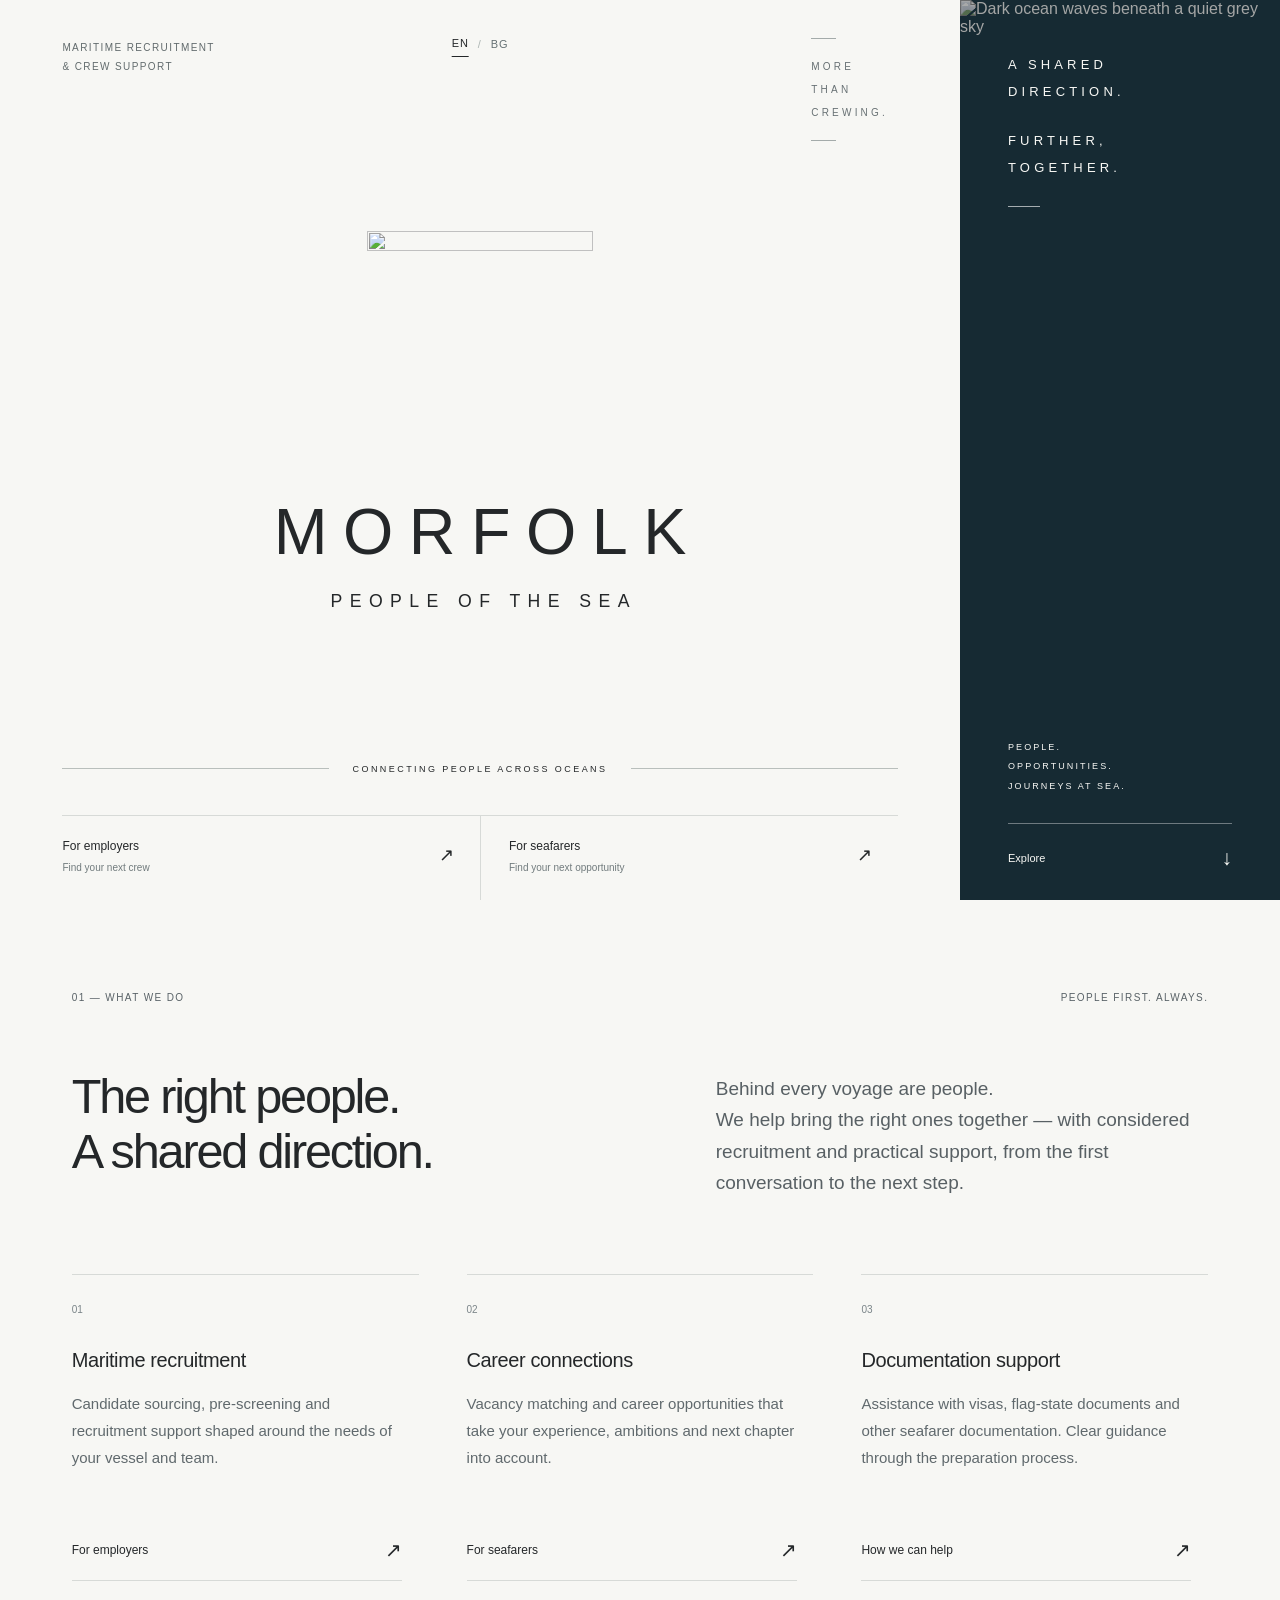
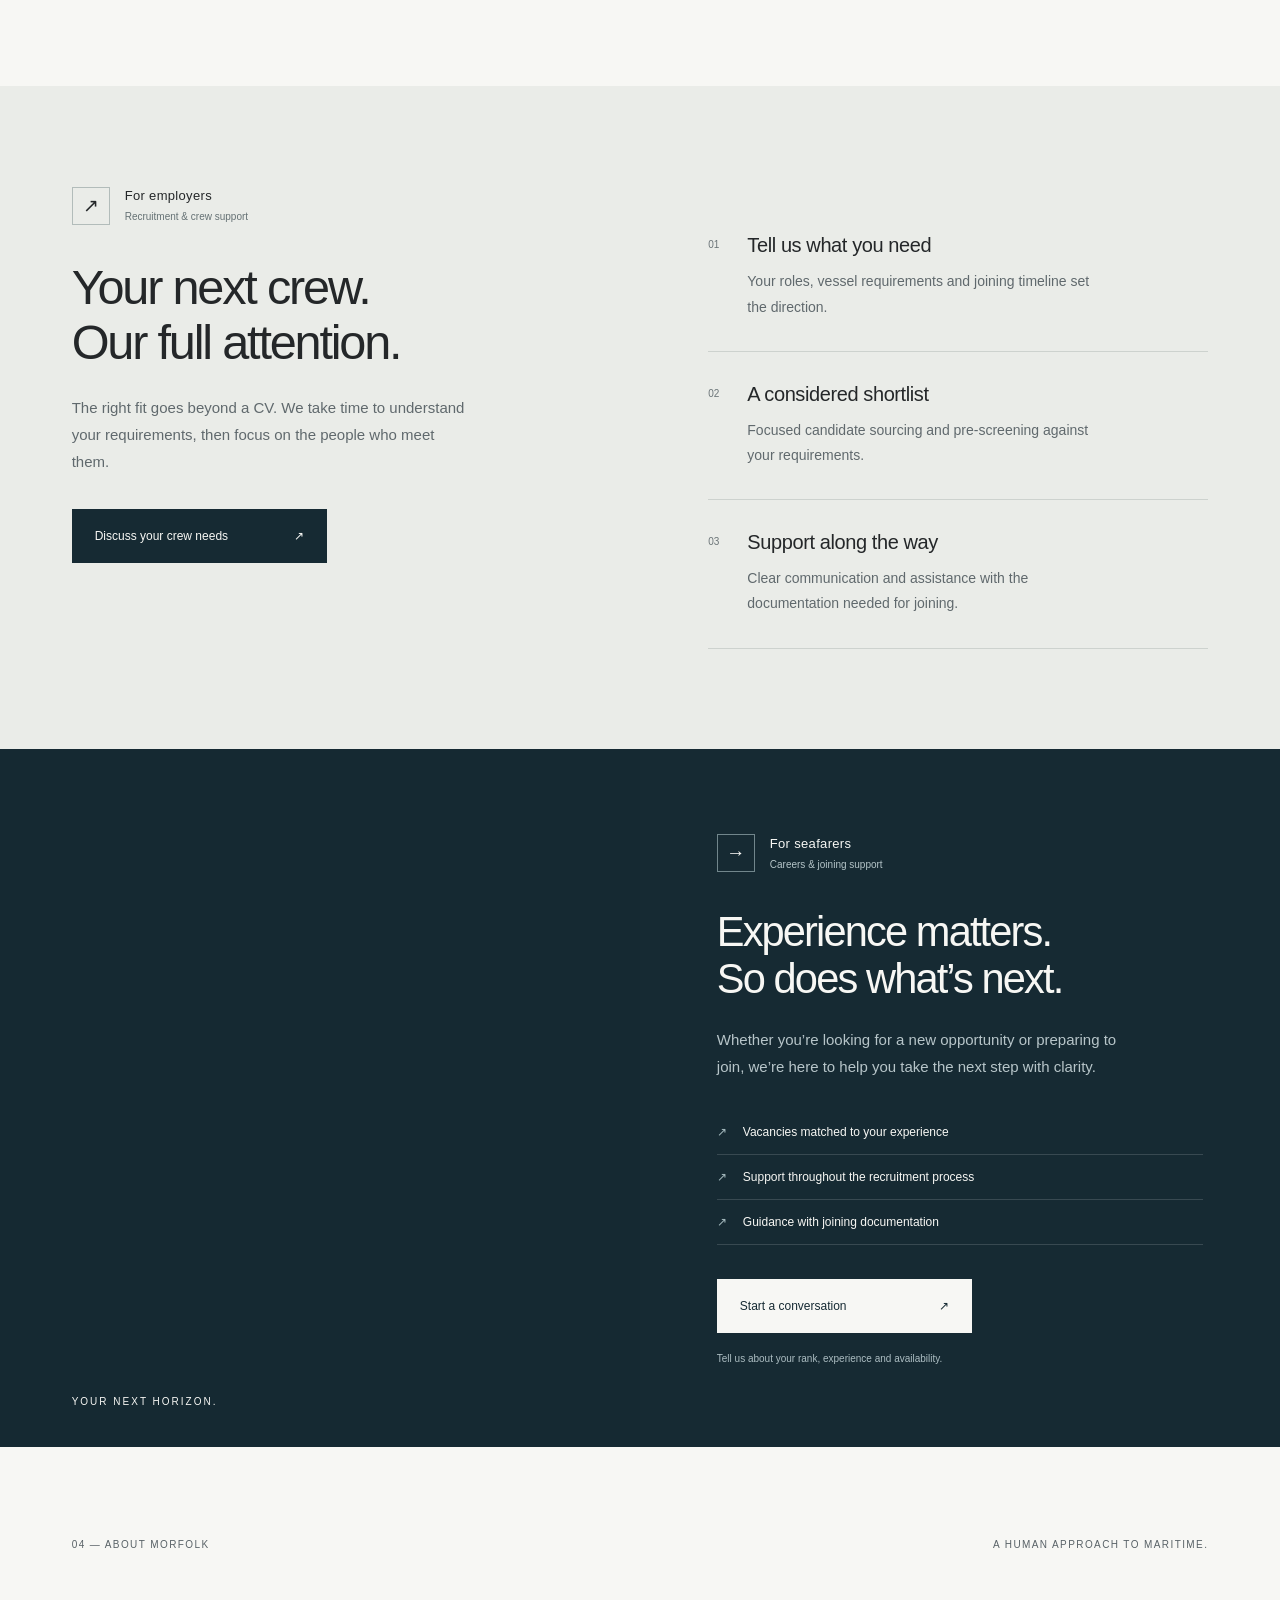
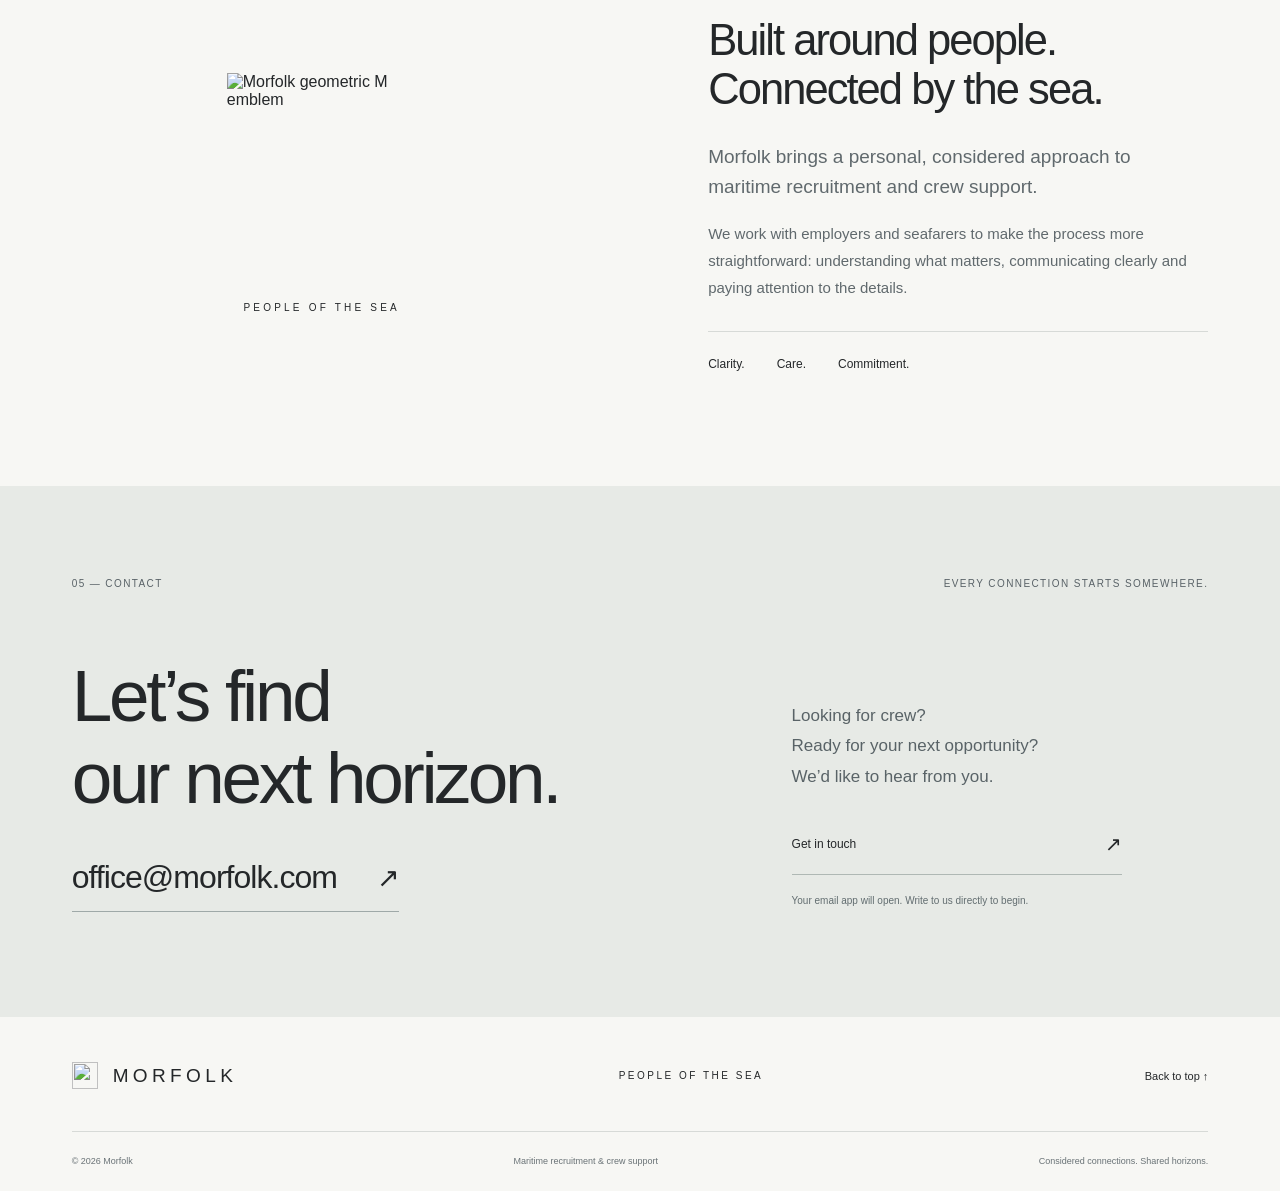
==== index.html @ e6458d03 "Publish bilingual Morfolk website" ====
<!doctype html>
<html lang="en">
<head>
<meta charset="utf-8"><meta name="viewport" content="width=device-width, initial-scale=1">
<title>MORFOLK — Maritime Recruitment & Crew Support</title>
<meta name="description" content="People of the sea. Morfolk connects maritime employers and seafarers through recruitment, career opportunities and practical documentation support.">
<link rel="alternate" hreflang="en" href="index.html"><link rel="alternate" hreflang="bg" href="bg.html">
<meta name="theme-color" content="#162A33">
<meta property="og:type" content="website"><meta property="og:title" content="MORFOLK — People of the sea"><meta property="og:description" content="Maritime recruitment & crew support. The right people. A shared direction."><meta property="og:image" content="assets/social-card.png"><meta name="twitter:card" content="summary_large_image">
<link rel="icon" type="image/svg+xml" href="assets/mark.svg"><link rel="stylesheet" href="styles.css"><link rel="preload" as="image" href="assets/ocean.jpg"><script src="script.js" defer></script>
</head>
<body>
<a class="skip" href="#main">Skip to content</a>
<header class="header"><a class="brand" href="#home" aria-label="Morfolk home"><img src="assets/mark.svg" width="30" height="31" alt=""><span>MORFOLK</span></a><button class="menu-toggle" aria-expanded="false" aria-controls="navigation">Menu <span>＋</span></button><nav id="navigation" aria-label="Main navigation"><a href="#approach">Our approach</a><a href="#employers">For employers</a><a href="#seafarers">For seafarers</a><a class="nav-contact" href="#contact">Let’s talk <span>↗</span></a><div class="language-switch" aria-label="Language"><a href="index.html" lang="en" hreflang="en" aria-current="page">EN</a><span aria-hidden="true">/</span><a href="bg.html" lang="bg" hreflang="bg">BG</a></div></nav></header>
<main id="main">
<section class="brand-cover" id="home" aria-labelledby="hero-title">
<div class="cover-paper">
<div class="language-switch" aria-label="Language"><a href="index.html" lang="en" hreflang="en" aria-current="page">EN</a><span aria-hidden="true">/</span><a href="bg.html" lang="bg" hreflang="bg">BG</a></div>
<div class="cover-caption">Maritime recruitment<br>& crew support</div>
<div class="cover-note">More<br>than<br>crewing.</div>
<div class="cover-identity"><img class="cover-mark" src="assets/mark.svg" width="426" height="434" alt=""><h1 id="hero-title">MORFOLK</h1><p class="cover-tagline">PEOPLE OF THE SEA</p></div>
<div class="cover-baseline"><span></span><p>Connecting people across oceans</p><span></span></div>
<div class="cover-paths"><a href="#employers"><span>For employers</span><small>Find your next crew</small><b aria-hidden="true">↗</b></a><a href="#seafarers"><span>For seafarers</span><small>Find your next opportunity</small><b aria-hidden="true">↗</b></a></div>
</div>
<div class="cover-ocean"><img src="assets/ocean.jpg" alt="Dark ocean waves beneath a quiet grey sky" fetchpriority="high"><div class="ocean-title">A shared<br>direction.<br><span>Further,<br>together.</span></div><div class="ocean-bottom"><p>People.<br>Opportunities.<br>Journeys at sea.</p><a href="#approach" aria-label="Discover Morfolk">Explore <span aria-hidden="true">↓</span></a></div></div>
</section>
<section class="section approach" id="approach"><div class="section-label"><span>01 — What we do</span><span>People first. Always.</span></div><div class="intro-grid reveal"><h2>The right people.<br>A shared direction.</h2><p class="lead">Behind every voyage are people.<br>We help bring the right ones together — with considered recruitment and practical support, from the first conversation to the next step.</p></div><div class="services"><article class="reveal"><span class="number">01</span><h3>Maritime recruitment</h3><p>Candidate sourcing, pre-screening and recruitment support shaped around the needs of your vessel and team.</p><a class="text-link" href="#employers">For employers <span>↗</span></a></article><article class="reveal"><span class="number">02</span><h3>Career connections</h3><p>Vacancy matching and career opportunities that take your experience, ambitions and next chapter into account.</p><a class="text-link" href="#seafarers">For seafarers <span>↗</span></a></article><article class="reveal"><span class="number">03</span><h3>Documentation support</h3><p>Assistance with visas, flag-state documents and other seafarer documentation. Clear guidance through the preparation process.</p><a class="text-link" href="#contact">How we can help <span>↗</span></a></article></div></section>
<section class="section audience employers" id="employers"><div class="audience-heading reveal"><div class="audience-label"><span class="audience-symbol" aria-hidden="true">↗</span><div><span>For employers</span><small>Recruitment & crew support</small></div></div><h2>Your next crew.<br>Our full attention.</h2><p>The right fit goes beyond a CV. We take time to understand your requirements, then focus on the people who meet them.</p><a class="button dark" href="mailto:office@morfolk.com?subject=Crew%20requirements">Discuss your crew needs <span>↗</span></a></div><div class="process reveal"><div><span>01</span><section><h3>Tell us what you need</h3><p>Your roles, vessel requirements and joining timeline set the direction.</p></section></div><div><span>02</span><section><h3>A considered shortlist</h3><p>Focused candidate sourcing and pre-screening against your requirements.</p></section></div><div><span>03</span><section><h3>Support along the way</h3><p>Clear communication and assistance with the documentation needed for joining.</p></section></div></div></section>
<section class="seafarers" id="seafarers"><div class="sea-panel" aria-hidden="true"><img src="assets/ocean.jpg" alt="" loading="lazy"><span>YOUR NEXT HORIZON.</span></div><div class="seafarer-content reveal"><div class="audience-label"><span class="audience-symbol" aria-hidden="true">→</span><div><span>For seafarers</span><small>Careers & joining support</small></div></div><h2>Experience matters.<br>So does what’s next.</h2><p>Whether you’re looking for a new opportunity or preparing to join, we’re here to help you take the next step with clarity.</p><ul class="simple-list"><li>Vacancies matched to your experience</li><li>Support throughout the recruitment process</li><li>Guidance with joining documentation</li></ul><a class="button light" href="mailto:office@morfolk.com?subject=Seafarer%20career%20enquiry">Start a conversation <span>↗</span></a><small>Tell us about your rank, experience and availability.</small></div></section>
<section class="section about" id="about"><div class="section-label"><span>04 — About Morfolk</span><span>A human approach to maritime.</span></div><div class="about-grid"><div class="brand-art reveal"><img src="assets/mark.svg" width="245" height="250" alt="Morfolk geometric M emblem"><span>PEOPLE OF THE SEA</span></div><div class="reveal"><h2>Built around people.<br>Connected by the sea.</h2><p class="lead">Morfolk brings a personal, considered approach to maritime recruitment and crew support.</p><p>We work with employers and seafarers to make the process more straightforward: understanding what matters, communicating clearly and paying attention to the details.</p><div class="values"><span>Clarity.</span><span>Care.</span><span>Commitment.</span></div></div></div></section>
<section class="section contact" id="contact"><div class="section-label"><span>05 — Contact</span><span>Every connection starts somewhere.</span></div><div class="contact-grid reveal"><div><h2>Let’s find<br>our next horizon.</h2><a class="email" href="mailto:office@morfolk.com">office@morfolk.com <span>↗</span></a></div><div class="contact-note"><p>Looking for crew?<br>Ready for your next opportunity?<br>We’d like to hear from you.</p><a class="text-link" href="mailto:office@morfolk.com">Get in touch <span>↗</span></a><small>Your email app will open. Write to us directly to begin.</small></div></div></section>
</main><footer class="footer"><div class="footer-top"><a class="brand" href="#home"><img src="assets/mark.svg" width="26" height="27" alt=""><span>MORFOLK</span></a><span class="footer-tag">PEOPLE OF THE SEA</span><a href="#home">Back to top ↑</a></div><div class="footer-bottom"><span>© <span id="year">2026</span> Morfolk</span><span>Maritime recruitment & crew support</span><span>Considered connections. Shared horizons.</span></div></footer>
</body></html>
---- styles.css ----
:root{--paper:#F7F7F4;--ink:#242729;--ocean:#162A33;--steel:#7B8589;--line:#d7dad7;--gutter:clamp(24px,5.6vw,88px)}*{box-sizing:border-box}html{scroll-behavior:smooth;scroll-padding-top:88px}body{margin:0;background:var(--paper);color:var(--ink);font-family:Arial,Helvetica,sans-serif;-webkit-font-smoothing:antialiased}a{color:inherit;text-decoration:none}button{font:inherit}img{display:block;max-width:100%}h1,h2,h3,p{margin:0}a,button{-webkit-tap-highlight-color:transparent}a:focus-visible,button:focus-visible{outline:2px solid #7b999e;outline-offset:6px}::selection{background:#bacbd0;color:var(--ocean)}.skip{position:fixed;top:-100px;left:20px;z-index:100;background:var(--paper);padding:16px}.skip:focus{top:12px}.header{height:94px;padding:0 var(--gutter);display:flex;align-items:center;justify-content:space-between;background:var(--paper);position:relative;z-index:20}.brand{display:flex;align-items:center;gap:15px}.brand span{font-size:23px;letter-spacing:.23em}.header nav{display:flex;align-items:center;gap:35px;font-size:12px}.header nav a{padding:12px 0}.header nav a:hover{color:var(--steel)}.nav-contact{margin-left:23px;border-bottom:1px solid var(--ink);min-width:105px;display:flex;justify-content:space-between}.menu-toggle{display:none}.hero{position:relative;min-height:690px;height:calc(100svh - 94px);max-height:1000px;color:var(--paper);display:flex;flex-direction:column;overflow:hidden;background:var(--ocean);padding:40px var(--gutter) 26px}.hero-photo,.hero-shade{position:absolute;inset:0;width:100%;height:100%;object-fit:cover}.hero-photo{filter:saturate(.3) brightness(.66);object-position:center 57%}.hero-shade{background:linear-gradient(90deg,rgba(8,24,31,.44),rgba(8,24,31,.06)),linear-gradient(0deg,rgba(8,24,31,.5),transparent 50%)}.hero-top,.hero-content,.hero-foot{position:relative}.hero-top,.hero-foot{display:flex;justify-content:space-between;gap:20px}.eyebrow,.section-label,.hero-foot,.hero-coordinate{font-size:10px;letter-spacing:.14em;text-transform:uppercase;line-height:1.5}.hero-top{padding-bottom:30px;border-bottom:1px solid #ffffff40}.hero-content{margin:auto 0;padding:42px 0}h1{font-weight:400;font-size:clamp(74px,9.35vw,150px);letter-spacing:-.055em;line-height:.97}.period{color:#a1b7bb}.hero-bottom{display:flex;justify-content:space-between;align-items:end;margin-top:40px;max-width:960px}.hero-bottom p{font-size:16px;line-height:1.65;color:#e4e8e7}.light-link{display:flex;justify-content:space-between;gap:60px;border-bottom:1px solid #ffffff80;padding-bottom:14px;font-size:12px}.light-link span{font-size:20px}.hero-foot{color:#c1cdd0;font-size:9px;letter-spacing:.11em}.section{padding:90px var(--gutter) 105px}.section-label{display:flex;justify-content:space-between;color:#596267;margin-bottom:64px;font-size:10px}.intro-grid{display:grid;grid-template-columns:1.1fr 1fr;gap:9%}h2{font-size:clamp(35px,3.8vw,60px);font-weight:400;line-height:1.13;letter-spacing:-.045em}.lead{font-size:19px;line-height:1.65;color:#586064}.intro-grid .lead{max-width:485px;padding-top:4px}.services{display:grid;grid-template-columns:repeat(3,1fr);gap:48px;margin-top:76px}.services article{border-top:1px solid var(--line);padding-top:24px}.number{font-size:10px;color:var(--steel)}h3{font-size:20px;font-weight:400;letter-spacing:-.02em}.services h3{margin:32px 0 18px}.services p,.audience p,.seafarer-content p,.about p{font-size:15px;line-height:1.8;color:#60696d}.services p{min-height:108px;max-width:330px}.text-link{display:flex;align-items:center;justify-content:space-between;font-size:12px;padding:18px 0;border-bottom:1px solid var(--line);margin-top:22px;max-width:330px}.text-link span{font-size:20px}.text-link:hover span,.button:hover span{transform:translate(3px,-3px)}.text-link span,.button span{transition:transform .25s}.employers{background:#eaece8;display:grid;grid-template-columns:1fr 1fr;gap:12%;padding-top:100px;padding-bottom:100px}.audience-heading h2{margin:35px 0 24px}.audience-heading p{max-width:400px}.button{display:inline-flex;gap:45px;align-items:center;justify-content:space-between;padding:20px 23px;font-size:12px;margin-top:34px;min-width:255px;transition:background .2s}.button.dark{background:var(--ocean);color:var(--paper)}.button.dark:hover{background:#28424c}.process{padding-top:17px}.process>div{display:flex;gap:28px;padding:31px 0;border-bottom:1px solid #cdd2ce}.process>div>span{font-size:10px;color:#6b7477;padding-top:5px}.process p{margin-top:12px;font-size:14px;max-width:365px}.seafarers{display:grid;grid-template-columns:1fr 1fr;background:var(--ocean);color:var(--paper)}.sea-panel{position:relative;min-height:640px;overflow:hidden}.sea-panel img{height:100%;width:100%;object-fit:cover;object-position:25% center;filter:saturate(.25) brightness(.69);transform:scale(1.08)}.sea-panel:after{content:'';position:absolute;inset:0;background:#162a3325}.sea-panel>span{position:absolute;bottom:40px;left:var(--gutter);font-size:10px;letter-spacing:.2em;z-index:1}.seafarer-content{padding:85px 12% 80px}.seafarer-content .eyebrow{color:#b7c5c9}.seafarer-content h2{margin:35px 0 24px;font-size:clamp(34px,3.25vw,52px)}.seafarer-content p{color:#b7c5c9;max-width:410px}.simple-list{padding:0;list-style:none;margin:30px 0 0}.simple-list li{font-size:12px;border-bottom:1px solid #ffffff25;padding:15px 0}.simple-list li:before{content:'↗';margin-right:16px;color:#a4b8bd}.button.light{background:var(--paper);color:var(--ocean)}.button.light:hover{background:#dce5e5}small{display:block;font-size:10px;line-height:1.6}.seafarer-content small{margin-top:18px;color:#acbdc2}.about{padding-bottom:115px}.about-grid{display:grid;grid-template-columns:1fr 1fr;gap:12%;align-items:center}.brand-art{display:flex;align-items:center;flex-direction:column;padding:30px 20px}.brand-art img{width:190px;height:auto}.brand-art span{font-size:10px;letter-spacing:.32em;margin-top:35px}.about h2{font-size:clamp(34px,3.4vw,54px);margin-bottom:28px}.about .lead{font-size:19px;line-height:1.6;margin-bottom:17px}.values{display:flex;gap:32px;margin-top:30px;border-top:1px solid var(--line);padding-top:25px;font-size:12px}.contact{background:#e7eae6}.contact-grid{display:grid;grid-template-columns:1.4fr 1fr;gap:12%;align-items:end}.contact h2{font-size:clamp(48px,5.7vw,88px)}.email{display:inline-flex;gap:40px;align-items:center;font-size:clamp(21px,2.5vw,36px);letter-spacing:-.03em;border-bottom:1px solid #9fa9a8;padding-bottom:15px;margin-top:40px}.email span{font-size:27px}.contact-note{padding-bottom:3px}.contact-note p{font-size:17px;line-height:1.8;color:#596367}.contact-note .text-link{border-color:#afb8b4}.contact-note small{color:#626d70;margin-top:18px}.footer{padding:45px var(--gutter) 25px}.footer-top,.footer-bottom{display:flex;justify-content:space-between;align-items:center;gap:25px}.footer-top>.brand span{font-size:19px}.footer-top>a:last-child{font-size:11px}.footer-tag{font-size:10px;letter-spacing:.25em}.footer-bottom{margin-top:42px;border-top:1px solid var(--line);padding-top:24px;color:#697276;font-size:9px}.reveal{transition:opacity .75s,transform .75s}.motion-ready .reveal:not(.visible){opacity:0;transform:translateY(20px)}@media(min-width:1600px){.section,.footer,.header{padding-left:max(var(--gutter),calc((100vw - 1440px)/2));padding-right:max(var(--gutter),calc((100vw - 1440px)/2))}}@media(max-width:1000px){.header nav{gap:20px}.nav-contact{margin-left:0}.services{gap:25px}.services p{min-height:135px}.employers{gap:7%}.seafarer-content{padding:65px 9%}.sea-panel{min-height:650px}.hero{min-height:650px}.hero-bottom{max-width:none}.about-grid{gap:7%}.values{gap:22px}}@media(max-width:700px){html{scroll-padding-top:20px}.header{height:78px}.brand span{font-size:20px}.brand img{width:25px}.menu-toggle{display:flex;align-items:center;gap:18px;background:none;border:0;padding:12px 0;font-size:12px}.menu-toggle span{font-size:22px}.header nav{display:none;position:absolute;top:78px;left:0;right:0;background:var(--paper);padding:18px var(--gutter) 30px;box-shadow:0 14px 20px #162a3315}.header nav.open{display:flex;align-items:stretch;flex-direction:column;gap:5px}.header nav a{padding:16px 0;border-bottom:1px solid var(--line)}.nav-contact{min-width:0}.hero{height:calc(100svh - 78px);min-height:650px;max-height:860px;padding-top:25px;padding-bottom:22px}.hero-top{padding-bottom:23px}.eyebrow{font-size:9px}.hero-coordinate{display:none}h1{font-size:clamp(44px,12.3vw,86px);line-height:1.03;letter-spacing:-.055em}.hero-bottom{display:block;margin-top:29px}.hero-bottom p{font-size:15px}.light-link{margin-top:37px;width:195px;gap:25px}.hero-foot{font-size:8px;letter-spacing:.04em}.hero-photo{object-position:57% center}.section{padding-top:62px;padding-bottom:65px}.section-label{margin-bottom:38px;font-size:9px;gap:22px}.section-label span:last-child{display:none}.intro-grid{grid-template-columns:1fr;gap:24px}.intro-grid .lead{font-size:17px}h2{font-size:38px}.services{grid-template-columns:1fr;margin-top:40px;gap:36px}.services article{padding-top:18px;position:relative;padding-left:36px}.number{position:absolute;left:0;top:23px}.services h3{margin:0 0 13px;font-size:21px}.services p{min-height:0;max-width:none;font-size:14px}.services .text-link{margin-top:9px;max-width:none}.employers{grid-template-columns:1fr;gap:28px}.audience-heading h2{margin-top:25px}.process{padding-top:0}.process>div{padding:24px 0}.seafarers{grid-template-columns:1fr}.sea-panel{min-height:0;height:280px}.sea-panel img{object-position:center 65%}.sea-panel>span{bottom:25px;font-size:9px}.seafarer-content{padding:55px var(--gutter) 65px}.seafarer-content h2{font-size:37px;margin-top:25px}.about-grid{grid-template-columns:1fr;gap:40px}.brand-art{padding:15px 0 35px}.brand-art img{width:130px}.brand-art span{font-size:8px}.about h2{font-size:36px}.about .lead{font-size:17px}.contact-grid{grid-template-columns:1fr;gap:42px}.contact h2{font-size:53px}.email{font-size:clamp(20px,6.4vw,25px);gap:20px;margin-top:30px}.contact-note p{font-size:16px}.footer{padding-top:35px}.footer-top{flex-wrap:wrap}.footer-tag{display:none}.footer-bottom{margin-top:28px;flex-wrap:wrap;gap:14px;line-height:1.5}.footer-bottom span:last-child{width:100%}}@media(prefers-reduced-motion:reduce){html{scroll-behavior:auto}*,*:before,*:after{transition:none!important;animation:none!important}.motion-ready .reveal:not(.visible){opacity:1;transform:none}}

/* V2 — brand-book cover */
.header{height:82px;border-bottom:1px solid var(--line)}
.header .brand span{font-size:17px;letter-spacing:.27em}.header .brand img{width:24px;height:auto}
.brand-cover{display:grid;grid-template-columns:minmax(0,1fr) 25%;min-height:720px;height:calc(100svh - 82px);max-height:1050px;background:var(--paper)}
.cover-paper{position:relative;padding:38px 6.5% 0;display:flex;flex-direction:column;min-width:0}
.cover-caption{font-size:10px;line-height:1.9;letter-spacing:.14em;text-transform:uppercase;color:#626b6d}
.cover-note{position:absolute;right:7.5%;top:38px;font-size:10px;line-height:2.3;letter-spacing:.32em;text-transform:uppercase;color:#687174}
.cover-note:before,.cover-note:after{content:'';display:block;width:25px;height:1px;background:#a4abaa;margin:0 0 16px}.cover-note:after{margin:16px 0 0}
.cover-identity{display:flex;flex-direction:column;align-items:center;justify-content:center;flex:1;padding:36px 0 28px}
.cover-mark{width:clamp(165px,17.7vw,285px);height:auto;margin-bottom:34px}
.cover-identity h1{font-size:clamp(37px,5.05vw,81px);font-weight:400;letter-spacing:.24em;line-height:1.15;text-indent:.24em}
.cover-tagline{font-size:clamp(11px,1.38vw,21px);letter-spacing:.42em;text-indent:.42em;margin-top:18px;line-height:1.5}
.cover-baseline{display:flex;align-items:center;gap:24px;margin-bottom:38px}.cover-baseline span{height:1px;background:#b9bfbc;flex:1}.cover-baseline p{text-transform:uppercase;font-size:9px;letter-spacing:.27em;text-align:center;line-height:1.8}
.cover-paths{display:grid;grid-template-columns:1fr 1fr;border-top:1px solid var(--line)}.cover-paths a{position:relative;padding:23px 30px 24px 0;display:grid;gap:7px}.cover-paths a+a{border-left:1px solid var(--line);padding-left:28px}.cover-paths a>span{font-size:12px}.cover-paths small{font-size:10px;color:#717b7d}.cover-paths b{position:absolute;right:26px;top:28px;font-size:18px;font-weight:400;transition:transform .25s}.cover-paths a:hover b{transform:translate(3px,-3px)}
.cover-ocean{position:relative;overflow:hidden;color:var(--paper);padding:51px 15% 30px;display:flex;flex-direction:column;justify-content:space-between;background:var(--ocean)}.cover-ocean>img{position:absolute;inset:0;width:100%;height:100%;object-fit:cover;object-position:61% center;filter:saturate(.4) brightness(.7)}.cover-ocean:after{content:'';position:absolute;inset:0;background:linear-gradient(180deg,#162a3310,#162a3300 40%,#162a3350);pointer-events:none}.ocean-title,.ocean-bottom{position:relative;z-index:1}.ocean-title{font-size:13px;text-transform:uppercase;letter-spacing:.32em;line-height:2.1}.ocean-title span{display:block;margin-top:21px}.ocean-title:after{content:'';display:block;background:#ffffff9c;width:32px;height:1px;margin-top:25px}.ocean-bottom p{font-size:9px;line-height:2.2;letter-spacing:.23em;text-transform:uppercase}.ocean-bottom a{display:flex;justify-content:space-between;align-items:center;border-top:1px solid #ffffff60;padding-top:22px;margin-top:26px;font-size:11px}.ocean-bottom a span{font-size:21px}
.audience-label{display:flex;gap:15px;align-items:center}.audience-symbol{display:grid;place-items:center;width:38px;height:38px;border:1px solid #b2bcba;font-size:19px}.audience-label>div>span{font-size:13px;letter-spacing:.025em}.audience-label small{margin-top:5px;font-size:10px;color:#657174}.seafarer-content .audience-label small{color:#b5c5c9}.seafarer-content .audience-symbol{border-color:#71868c}
@media(min-width:1600px){.cover-paper{padding-left:12%;padding-right:8%}}
@media(max-width:1000px){.brand-cover{grid-template-columns:minmax(0,1fr) 27%;min-height:660px}.cover-note{font-size:8px}.cover-caption{font-size:8px}.cover-ocean{padding-left:12%;padding-right:12%}.ocean-title{font-size:11px;letter-spacing:.2em}.cover-baseline{gap:14px}.cover-baseline p{font-size:8px;letter-spacing:.18em}.cover-paths a+a{padding-left:19px}.cover-paths b{right:12px}.cover-paths small{font-size:9px}}
@media(max-width:700px){.header{height:72px}.header nav{top:72px}.brand-cover{height:auto;max-height:none;min-height:0;grid-template-columns:1fr}.cover-paper{padding:25px 24px 0;min-height:610px}.cover-caption{font-size:8px;letter-spacing:.12em}.cover-note{top:24px;right:24px;font-size:8px;line-height:2;letter-spacing:.23em}.cover-note:before,.cover-note:after{margin-bottom:10px}.cover-note:after{margin-top:10px}.cover-identity{padding:55px 0 37px}.cover-mark{width:155px;margin-bottom:28px}.cover-identity h1{font-size:clamp(32px,8.1vw,54px);letter-spacing:.22em;text-indent:.22em}.cover-tagline{font-size:clamp(9px,2.65vw,15px);letter-spacing:.29em;text-indent:.29em;margin-top:14px}.cover-baseline{gap:12px;margin-bottom:29px}.cover-baseline p{font-size:7px;letter-spacing:.16em}.cover-paths a{padding:20px 18px 22px 0}.cover-paths a+a{padding-left:16px}.cover-paths a>span{font-size:11px}.cover-paths small{font-size:9px;max-width:115px}.cover-paths b{font-size:14px;right:4px;top:19px}.cover-ocean{height:235px;padding:27px 24px;flex-direction:row;align-items:flex-start}.cover-ocean>img{object-position:center 60%}.ocean-title{font-size:10px;line-height:1.9;letter-spacing:.22em}.ocean-title span{margin-top:13px}.ocean-title:after{margin-top:16px}.ocean-bottom{align-self:flex-end;width:125px}.ocean-bottom p{font-size:8px;letter-spacing:.13em}.ocean-bottom a{margin-top:14px;padding-top:12px}.audience-label>div>span{font-size:13px}}
@media(prefers-reduced-motion:no-preference){.cover-identity{animation:cover-in .85s ease-out both}@keyframes cover-in{from{opacity:0;transform:translateY(9px)}to{opacity:1;transform:none}}}

/* Keep navigation available throughout the page. */
.header{position:sticky;top:0;z-index:20}
html{scroll-padding-top:98px}
@media(max-width:700px){html{scroll-padding-top:88px}}

/* Reveal navigation once the visitor starts scrolling. */
.header{position:fixed;left:0;right:0;top:0;transform:translateY(-100%);visibility:hidden;pointer-events:none;transition:transform .3s ease,visibility .3s}
.header.is-visible{transform:translateY(0);visibility:visible;pointer-events:auto}
.brand-cover{height:100svh}
@media(max-width:700px){.brand-cover{height:auto}}
@media(prefers-reduced-motion:reduce){.header{transition:none}}

/* Language links remain available on the cover before navigation appears. */
.language-switch{display:flex;align-items:center;gap:9px;font-size:11px;letter-spacing:.08em;white-space:nowrap}
.language-switch a{color:#657174;padding:7px 0}
.language-switch a[aria-current="page"]{color:var(--ink);border-bottom:1px solid currentColor}
.language-switch>span{color:#adb5b3}
.cover-paper>.language-switch{position:absolute;top:30px;left:50%;transform:translateX(-50%)}
html[lang="bg"] .cover-note{letter-spacing:.15em}
html[lang="bg"] .cover-tagline{letter-spacing:.27em}
html[lang="bg"] .header nav{gap:22px}
html[lang="bg"] .nav-contact{margin-left:0;gap:12px}
html[lang="bg"] .ocean-title{letter-spacing:.18em}
html[lang="bg"] .services p{min-height:135px}
@media(min-width:701px) and (max-width:1100px){.header{padding-left:24px;padding-right:24px}.header nav,html[lang="bg"] .header nav{gap:15px}.header nav{font-size:11px}.header .brand{gap:9px}.header .brand span{font-size:14px}.nav-contact{margin-left:0;min-width:0}}
@media(max-width:700px){.cover-paper>.language-switch{position:static;transform:none;align-self:flex-start;margin-bottom:16px;font-size:10px}.cover-note{top:63px}.header nav .language-switch{margin-top:10px;align-self:flex-start}.header nav .language-switch a{padding:8px 0}.cover-paths small{max-width:100%;padding-right:3px}html[lang="bg"] .cover-paths small{font-size:9px}html[lang="bg"] .cover-paths a>span{font-size:10px}html[lang="bg"] .services p{min-height:0}html[lang="bg"] .values{gap:19px}html[lang="bg"] .contact h2{font-size:clamp(35px,10vw,53px)}html[lang="bg"] .seafarer-content h2{font-size:clamp(30px,8.5vw,37px)}}
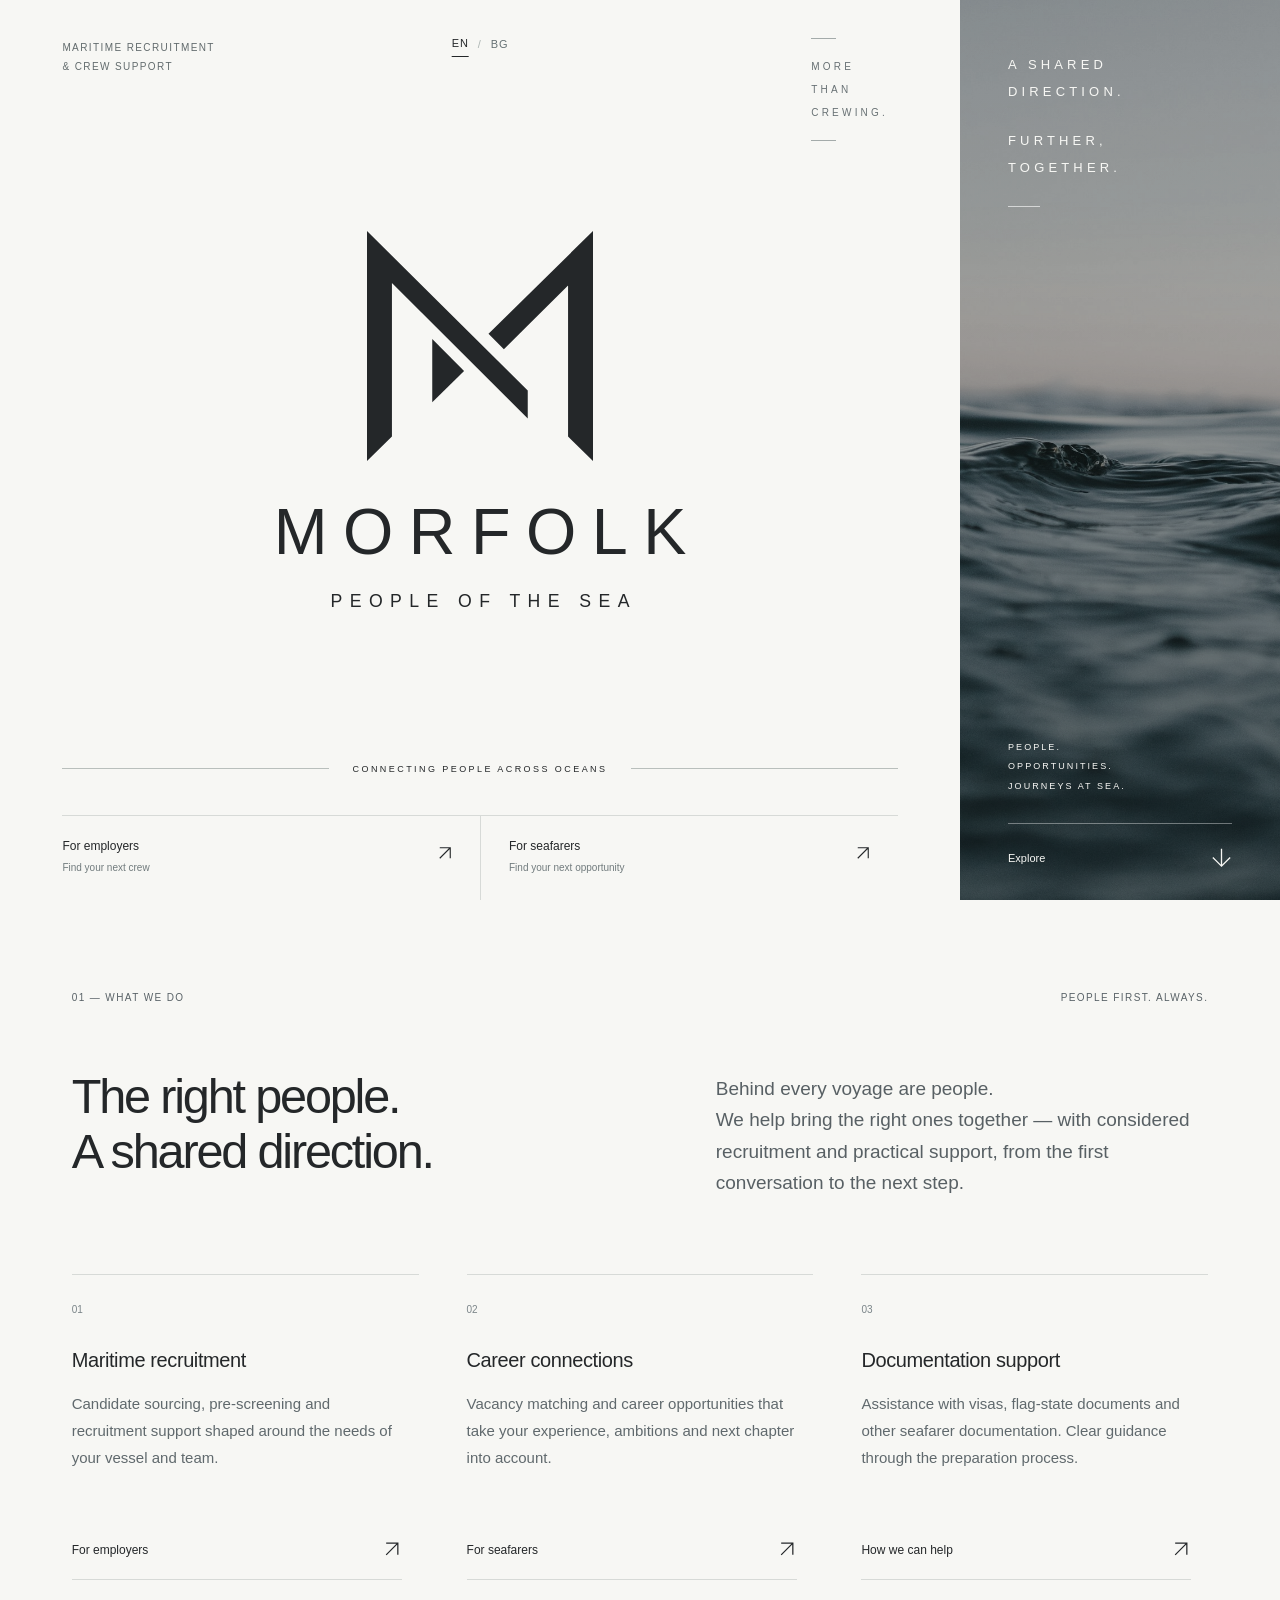
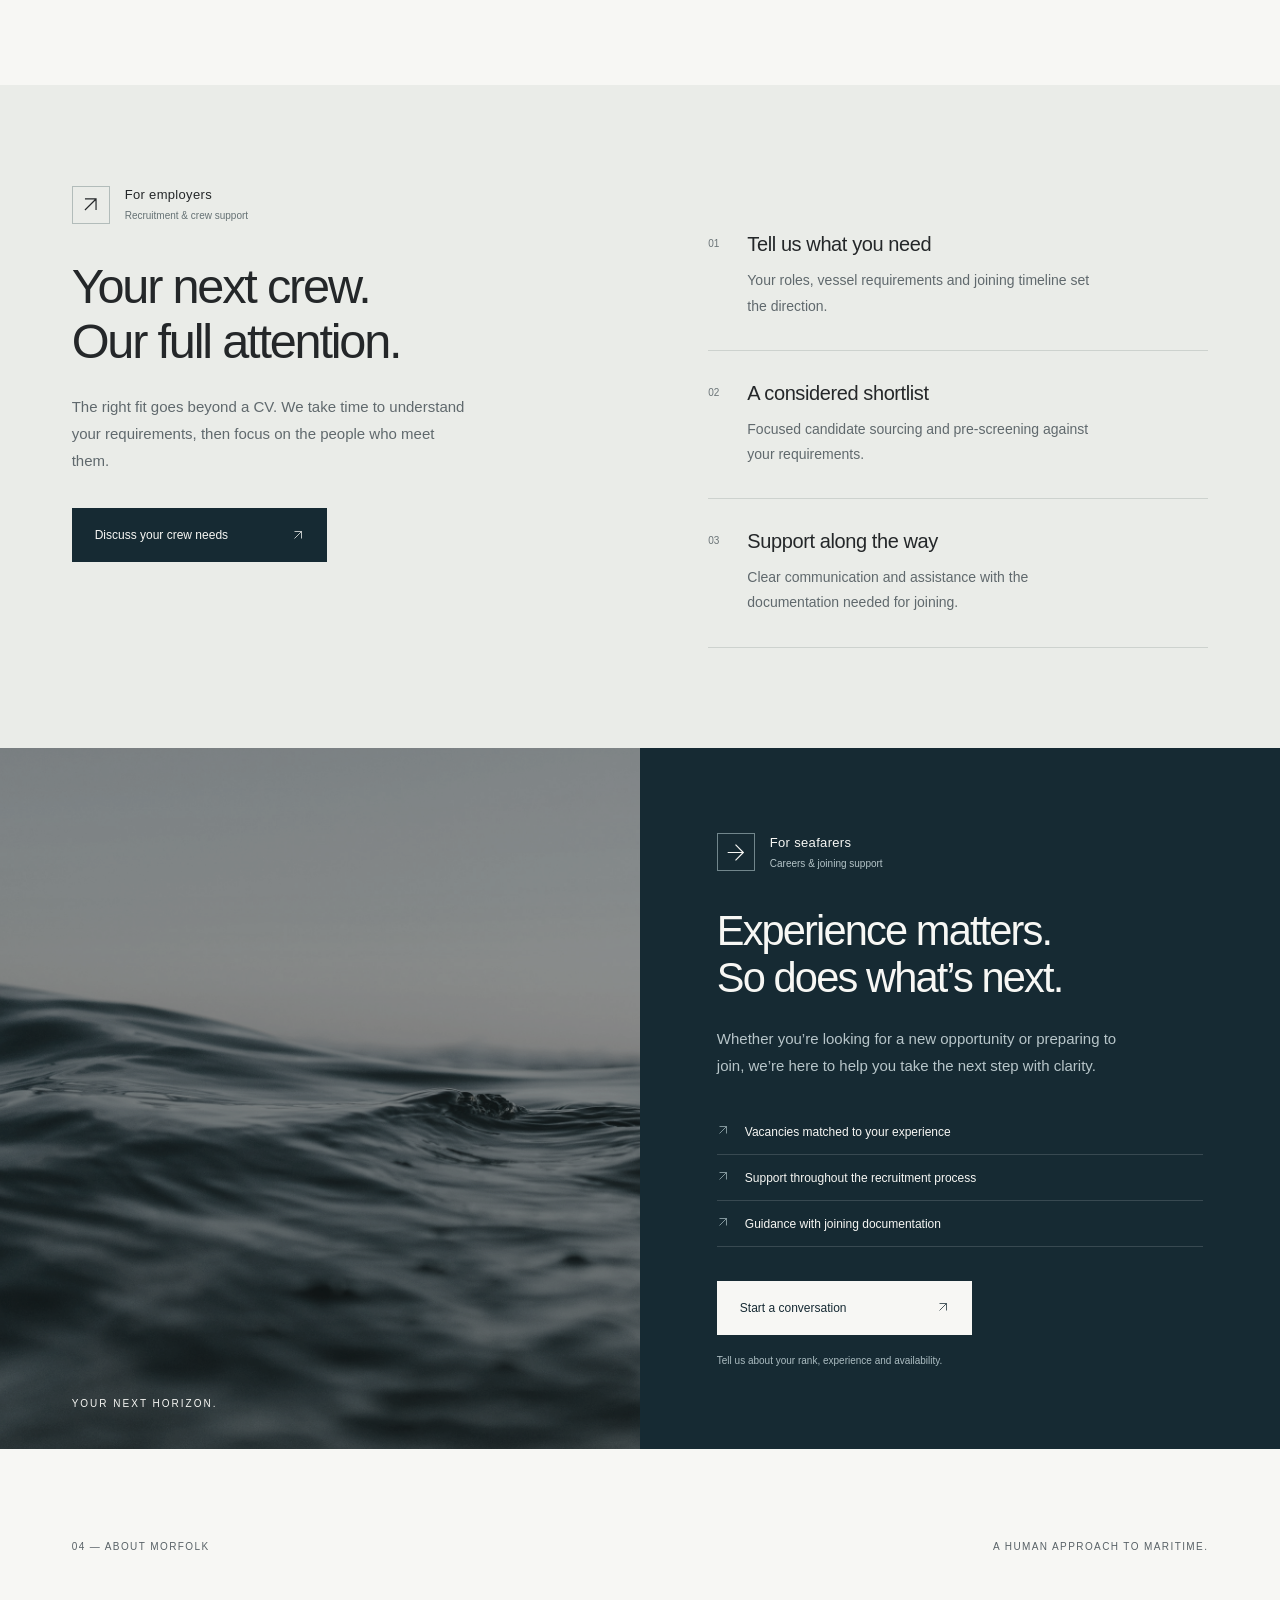
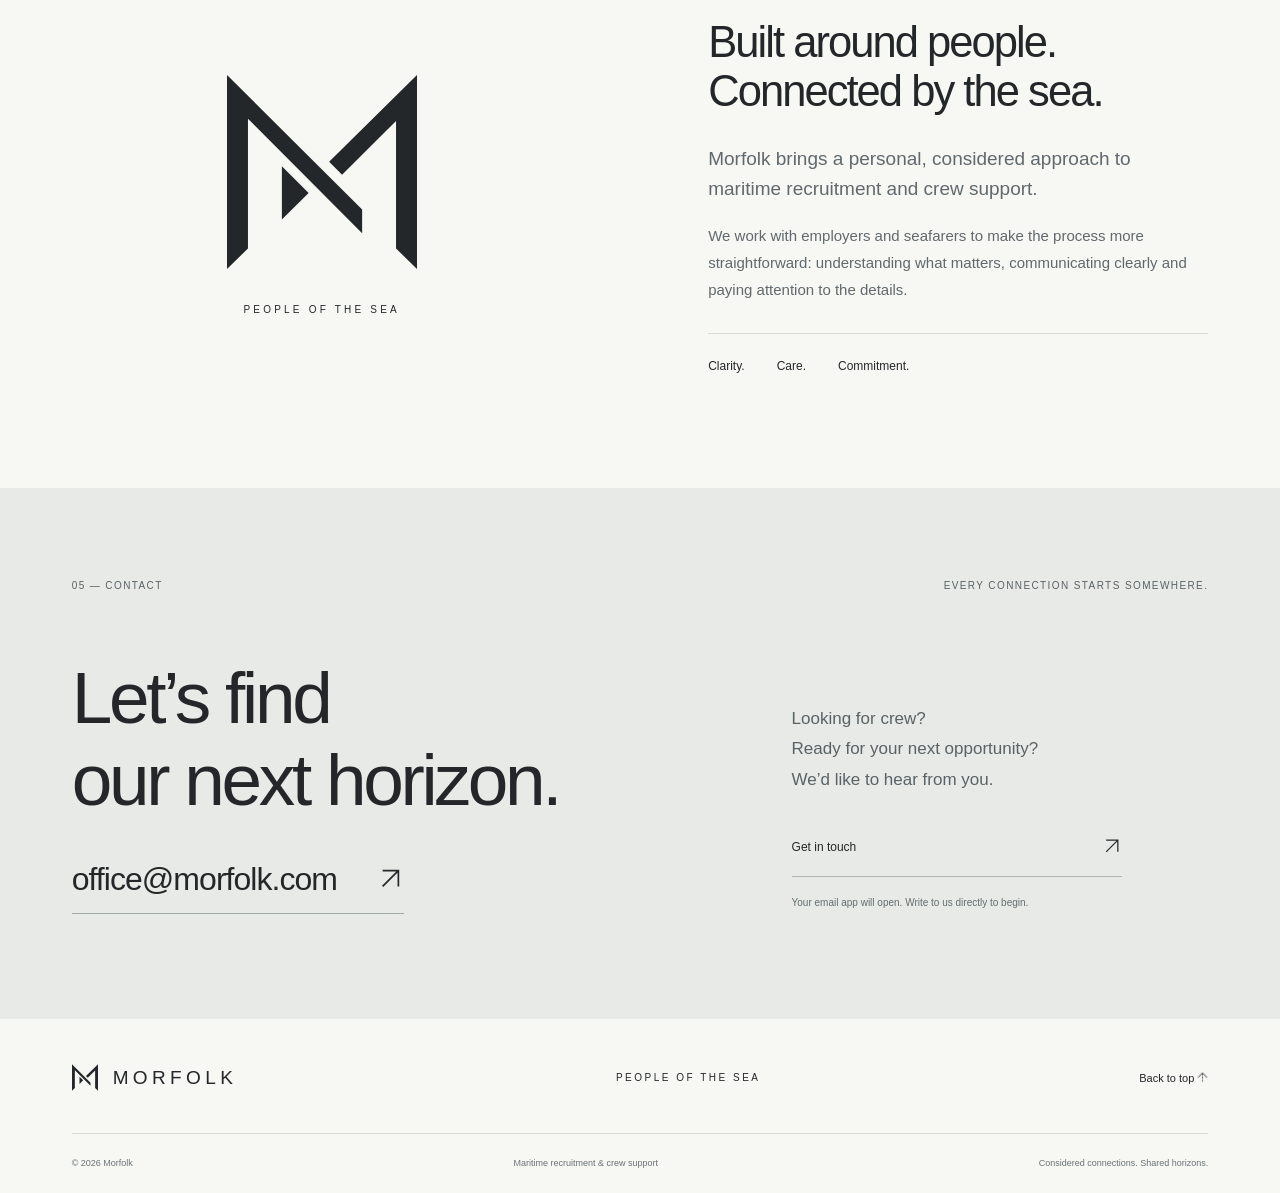
==== commit 3791aa22: "Fix iOS emoji arrows and menu color" ====
--- a/index.html
+++ b/index.html
@@ -11,7 +11,7 @@
 </head>
 <body>
 <a class="skip" href="#main">Skip to content</a>
-<header class="header"><a class="brand" href="#home" aria-label="Morfolk home"><img src="assets/mark.svg" width="30" height="31" alt=""><span>MORFOLK</span></a><button class="menu-toggle" aria-expanded="false" aria-controls="navigation">Menu <span>＋</span></button><nav id="navigation" aria-label="Main navigation"><a href="#approach">Our approach</a><a href="#employers">For employers</a><a href="#seafarers">For seafarers</a><a class="nav-contact" href="#contact">Let’s talk <span>↗</span></a><div class="language-switch" aria-label="Language"><a href="index.html" lang="en" hreflang="en" aria-current="page">EN</a><span aria-hidden="true">/</span><a href="bg.html" lang="bg" hreflang="bg">BG</a></div></nav></header>
+<header class="header"><a class="brand" href="#home" aria-label="Morfolk home"><img src="assets/mark.svg" width="30" height="31" alt=""><span>MORFOLK</span></a><button class="menu-toggle" aria-expanded="false" aria-controls="navigation">Menu <span>＋</span></button><nav id="navigation" aria-label="Main navigation"><a href="#approach">Our approach</a><a href="#employers">For employers</a><a href="#seafarers">For seafarers</a><a class="nav-contact" href="#contact">Let’s talk <span><i class="arrow arrow-ne" aria-hidden="true"></i></span></a><div class="language-switch" aria-label="Language"><a href="index.html" lang="en" hreflang="en" aria-current="page">EN</a><span aria-hidden="true">/</span><a href="bg.html" lang="bg" hreflang="bg">BG</a></div></nav></header>
 <main id="main">
 <section class="brand-cover" id="home" aria-labelledby="hero-title">
 <div class="cover-paper">
@@ -20,14 +20,14 @@
 <div class="cover-note">More<br>than<br>crewing.</div>
 <div class="cover-identity"><img class="cover-mark" src="assets/mark.svg" width="426" height="434" alt=""><h1 id="hero-title">MORFOLK</h1><p class="cover-tagline">PEOPLE OF THE SEA</p></div>
 <div class="cover-baseline"><span></span><p>Connecting people across oceans</p><span></span></div>
-<div class="cover-paths"><a href="#employers"><span>For employers</span><small>Find your next crew</small><b aria-hidden="true">↗</b></a><a href="#seafarers"><span>For seafarers</span><small>Find your next opportunity</small><b aria-hidden="true">↗</b></a></div>
+<div class="cover-paths"><a href="#employers"><span>For employers</span><small>Find your next crew</small><b aria-hidden="true"><i class="arrow arrow-ne" aria-hidden="true"></i></b></a><a href="#seafarers"><span>For seafarers</span><small>Find your next opportunity</small><b aria-hidden="true"><i class="arrow arrow-ne" aria-hidden="true"></i></b></a></div>
 </div>
-<div class="cover-ocean"><img src="assets/ocean.jpg" alt="Dark ocean waves beneath a quiet grey sky" fetchpriority="high"><div class="ocean-title">A shared<br>direction.<br><span>Further,<br>together.</span></div><div class="ocean-bottom"><p>People.<br>Opportunities.<br>Journeys at sea.</p><a href="#approach" aria-label="Discover Morfolk">Explore <span aria-hidden="true">↓</span></a></div></div>
+<div class="cover-ocean"><img src="assets/ocean.jpg" alt="Dark ocean waves beneath a quiet grey sky" fetchpriority="high"><div class="ocean-title">A shared<br>direction.<br><span>Further,<br>together.</span></div><div class="ocean-bottom"><p>People.<br>Opportunities.<br>Journeys at sea.</p><a href="#approach" aria-label="Discover Morfolk">Explore <span aria-hidden="true"><i class="arrow arrow-down" aria-hidden="true"></i></span></a></div></div>
 </section>
-<section class="section approach" id="approach"><div class="section-label"><span>01 — What we do</span><span>People first. Always.</span></div><div class="intro-grid reveal"><h2>The right people.<br>A shared direction.</h2><p class="lead">Behind every voyage are people.<br>We help bring the right ones together — with considered recruitment and practical support, from the first conversation to the next step.</p></div><div class="services"><article class="reveal"><span class="number">01</span><h3>Maritime recruitment</h3><p>Candidate sourcing, pre-screening and recruitment support shaped around the needs of your vessel and team.</p><a class="text-link" href="#employers">For employers <span>↗</span></a></article><article class="reveal"><span class="number">02</span><h3>Career connections</h3><p>Vacancy matching and career opportunities that take your experience, ambitions and next chapter into account.</p><a class="text-link" href="#seafarers">For seafarers <span>↗</span></a></article><article class="reveal"><span class="number">03</span><h3>Documentation support</h3><p>Assistance with visas, flag-state documents and other seafarer documentation. Clear guidance through the preparation process.</p><a class="text-link" href="#contact">How we can help <span>↗</span></a></article></div></section>
-<section class="section audience employers" id="employers"><div class="audience-heading reveal"><div class="audience-label"><span class="audience-symbol" aria-hidden="true">↗</span><div><span>For employers</span><small>Recruitment & crew support</small></div></div><h2>Your next crew.<br>Our full attention.</h2><p>The right fit goes beyond a CV. We take time to understand your requirements, then focus on the people who meet them.</p><a class="button dark" href="mailto:office@morfolk.com?subject=Crew%20requirements">Discuss your crew needs <span>↗</span></a></div><div class="process reveal"><div><span>01</span><section><h3>Tell us what you need</h3><p>Your roles, vessel requirements and joining timeline set the direction.</p></section></div><div><span>02</span><section><h3>A considered shortlist</h3><p>Focused candidate sourcing and pre-screening against your requirements.</p></section></div><div><span>03</span><section><h3>Support along the way</h3><p>Clear communication and assistance with the documentation needed for joining.</p></section></div></div></section>
-<section class="seafarers" id="seafarers"><div class="sea-panel" aria-hidden="true"><img src="assets/ocean.jpg" alt="" loading="lazy"><span>YOUR NEXT HORIZON.</span></div><div class="seafarer-content reveal"><div class="audience-label"><span class="audience-symbol" aria-hidden="true">→</span><div><span>For seafarers</span><small>Careers & joining support</small></div></div><h2>Experience matters.<br>So does what’s next.</h2><p>Whether you’re looking for a new opportunity or preparing to join, we’re here to help you take the next step with clarity.</p><ul class="simple-list"><li>Vacancies matched to your experience</li><li>Support throughout the recruitment process</li><li>Guidance with joining documentation</li></ul><a class="button light" href="mailto:office@morfolk.com?subject=Seafarer%20career%20enquiry">Start a conversation <span>↗</span></a><small>Tell us about your rank, experience and availability.</small></div></section>
+<section class="section approach" id="approach"><div class="section-label"><span>01 — What we do</span><span>People first. Always.</span></div><div class="intro-grid reveal"><h2>The right people.<br>A shared direction.</h2><p class="lead">Behind every voyage are people.<br>We help bring the right ones together — with considered recruitment and practical support, from the first conversation to the next step.</p></div><div class="services"><article class="reveal"><span class="number">01</span><h3>Maritime recruitment</h3><p>Candidate sourcing, pre-screening and recruitment support shaped around the needs of your vessel and team.</p><a class="text-link" href="#employers">For employers <span><i class="arrow arrow-ne" aria-hidden="true"></i></span></a></article><article class="reveal"><span class="number">02</span><h3>Career connections</h3><p>Vacancy matching and career opportunities that take your experience, ambitions and next chapter into account.</p><a class="text-link" href="#seafarers">For seafarers <span><i class="arrow arrow-ne" aria-hidden="true"></i></span></a></article><article class="reveal"><span class="number">03</span><h3>Documentation support</h3><p>Assistance with visas, flag-state documents and other seafarer documentation. Clear guidance through the preparation process.</p><a class="text-link" href="#contact">How we can help <span><i class="arrow arrow-ne" aria-hidden="true"></i></span></a></article></div></section>
+<section class="section audience employers" id="employers"><div class="audience-heading reveal"><div class="audience-label"><span class="audience-symbol" aria-hidden="true"><i class="arrow arrow-ne" aria-hidden="true"></i></span><div><span>For employers</span><small>Recruitment & crew support</small></div></div><h2>Your next crew.<br>Our full attention.</h2><p>The right fit goes beyond a CV. We take time to understand your requirements, then focus on the people who meet them.</p><a class="button dark" href="mailto:office@morfolk.com?subject=Crew%20requirements">Discuss your crew needs <span><i class="arrow arrow-ne" aria-hidden="true"></i></span></a></div><div class="process reveal"><div><span>01</span><section><h3>Tell us what you need</h3><p>Your roles, vessel requirements and joining timeline set the direction.</p></section></div><div><span>02</span><section><h3>A considered shortlist</h3><p>Focused candidate sourcing and pre-screening against your requirements.</p></section></div><div><span>03</span><section><h3>Support along the way</h3><p>Clear communication and assistance with the documentation needed for joining.</p></section></div></div></section>
+<section class="seafarers" id="seafarers"><div class="sea-panel" aria-hidden="true"><img src="assets/ocean.jpg" alt="" loading="lazy"><span>YOUR NEXT HORIZON.</span></div><div class="seafarer-content reveal"><div class="audience-label"><span class="audience-symbol" aria-hidden="true"><i class="arrow arrow-right" aria-hidden="true"></i></span><div><span>For seafarers</span><small>Careers & joining support</small></div></div><h2>Experience matters.<br>So does what’s next.</h2><p>Whether you’re looking for a new opportunity or preparing to join, we’re here to help you take the next step with clarity.</p><ul class="simple-list"><li>Vacancies matched to your experience</li><li>Support throughout the recruitment process</li><li>Guidance with joining documentation</li></ul><a class="button light" href="mailto:office@morfolk.com?subject=Seafarer%20career%20enquiry">Start a conversation <span><i class="arrow arrow-ne" aria-hidden="true"></i></span></a><small>Tell us about your rank, experience and availability.</small></div></section>
 <section class="section about" id="about"><div class="section-label"><span>04 — About Morfolk</span><span>A human approach to maritime.</span></div><div class="about-grid"><div class="brand-art reveal"><img src="assets/mark.svg" width="245" height="250" alt="Morfolk geometric M emblem"><span>PEOPLE OF THE SEA</span></div><div class="reveal"><h2>Built around people.<br>Connected by the sea.</h2><p class="lead">Morfolk brings a personal, considered approach to maritime recruitment and crew support.</p><p>We work with employers and seafarers to make the process more straightforward: understanding what matters, communicating clearly and paying attention to the details.</p><div class="values"><span>Clarity.</span><span>Care.</span><span>Commitment.</span></div></div></div></section>
-<section class="section contact" id="contact"><div class="section-label"><span>05 — Contact</span><span>Every connection starts somewhere.</span></div><div class="contact-grid reveal"><div><h2>Let’s find<br>our next horizon.</h2><a class="email" href="mailto:office@morfolk.com">office@morfolk.com <span>↗</span></a></div><div class="contact-note"><p>Looking for crew?<br>Ready for your next opportunity?<br>We’d like to hear from you.</p><a class="text-link" href="mailto:office@morfolk.com">Get in touch <span>↗</span></a><small>Your email app will open. Write to us directly to begin.</small></div></div></section>
-</main><footer class="footer"><div class="footer-top"><a class="brand" href="#home"><img src="assets/mark.svg" width="26" height="27" alt=""><span>MORFOLK</span></a><span class="footer-tag">PEOPLE OF THE SEA</span><a href="#home">Back to top ↑</a></div><div class="footer-bottom"><span>© <span id="year">2026</span> Morfolk</span><span>Maritime recruitment & crew support</span><span>Considered connections. Shared horizons.</span></div></footer>
+<section class="section contact" id="contact"><div class="section-label"><span>05 — Contact</span><span>Every connection starts somewhere.</span></div><div class="contact-grid reveal"><div><h2>Let’s find<br>our next horizon.</h2><a class="email" href="mailto:office@morfolk.com">office@morfolk.com <span><i class="arrow arrow-ne" aria-hidden="true"></i></span></a></div><div class="contact-note"><p>Looking for crew?<br>Ready for your next opportunity?<br>We’d like to hear from you.</p><a class="text-link" href="mailto:office@morfolk.com">Get in touch <span><i class="arrow arrow-ne" aria-hidden="true"></i></span></a><small>Your email app will open. Write to us directly to begin.</small></div></div></section>
+</main><footer class="footer"><div class="footer-top"><a class="brand" href="#home"><img src="assets/mark.svg" width="26" height="27" alt=""><span>MORFOLK</span></a><span class="footer-tag">PEOPLE OF THE SEA</span><a href="#home">Back to top <i class="arrow arrow-up" aria-hidden="true"></i></a></div><div class="footer-bottom"><span>© <span id="year">2026</span> Morfolk</span><span>Maritime recruitment & crew support</span><span>Considered connections. Shared horizons.</span></div></footer>
 </body></html>
--- a/styles.css
+++ b/styles.css
@@ -1,4 +1,4 @@
-:root{--paper:#F7F7F4;--ink:#242729;--ocean:#162A33;--steel:#7B8589;--line:#d7dad7;--gutter:clamp(24px,5.6vw,88px)}*{box-sizing:border-box}html{scroll-behavior:smooth;scroll-padding-top:88px}body{margin:0;background:var(--paper);color:var(--ink);font-family:Arial,Helvetica,sans-serif;-webkit-font-smoothing:antialiased}a{color:inherit;text-decoration:none}button{font:inherit}img{display:block;max-width:100%}h1,h2,h3,p{margin:0}a,button{-webkit-tap-highlight-color:transparent}a:focus-visible,button:focus-visible{outline:2px solid #7b999e;outline-offset:6px}::selection{background:#bacbd0;color:var(--ocean)}.skip{position:fixed;top:-100px;left:20px;z-index:100;background:var(--paper);padding:16px}.skip:focus{top:12px}.header{height:94px;padding:0 var(--gutter);display:flex;align-items:center;justify-content:space-between;background:var(--paper);position:relative;z-index:20}.brand{display:flex;align-items:center;gap:15px}.brand span{font-size:23px;letter-spacing:.23em}.header nav{display:flex;align-items:center;gap:35px;font-size:12px}.header nav a{padding:12px 0}.header nav a:hover{color:var(--steel)}.nav-contact{margin-left:23px;border-bottom:1px solid var(--ink);min-width:105px;display:flex;justify-content:space-between}.menu-toggle{display:none}.hero{position:relative;min-height:690px;height:calc(100svh - 94px);max-height:1000px;color:var(--paper);display:flex;flex-direction:column;overflow:hidden;background:var(--ocean);padding:40px var(--gutter) 26px}.hero-photo,.hero-shade{position:absolute;inset:0;width:100%;height:100%;object-fit:cover}.hero-photo{filter:saturate(.3) brightness(.66);object-position:center 57%}.hero-shade{background:linear-gradient(90deg,rgba(8,24,31,.44),rgba(8,24,31,.06)),linear-gradient(0deg,rgba(8,24,31,.5),transparent 50%)}.hero-top,.hero-content,.hero-foot{position:relative}.hero-top,.hero-foot{display:flex;justify-content:space-between;gap:20px}.eyebrow,.section-label,.hero-foot,.hero-coordinate{font-size:10px;letter-spacing:.14em;text-transform:uppercase;line-height:1.5}.hero-top{padding-bottom:30px;border-bottom:1px solid #ffffff40}.hero-content{margin:auto 0;padding:42px 0}h1{font-weight:400;font-size:clamp(74px,9.35vw,150px);letter-spacing:-.055em;line-height:.97}.period{color:#a1b7bb}.hero-bottom{display:flex;justify-content:space-between;align-items:end;margin-top:40px;max-width:960px}.hero-bottom p{font-size:16px;line-height:1.65;color:#e4e8e7}.light-link{display:flex;justify-content:space-between;gap:60px;border-bottom:1px solid #ffffff80;padding-bottom:14px;font-size:12px}.light-link span{font-size:20px}.hero-foot{color:#c1cdd0;font-size:9px;letter-spacing:.11em}.section{padding:90px var(--gutter) 105px}.section-label{display:flex;justify-content:space-between;color:#596267;margin-bottom:64px;font-size:10px}.intro-grid{display:grid;grid-template-columns:1.1fr 1fr;gap:9%}h2{font-size:clamp(35px,3.8vw,60px);font-weight:400;line-height:1.13;letter-spacing:-.045em}.lead{font-size:19px;line-height:1.65;color:#586064}.intro-grid .lead{max-width:485px;padding-top:4px}.services{display:grid;grid-template-columns:repeat(3,1fr);gap:48px;margin-top:76px}.services article{border-top:1px solid var(--line);padding-top:24px}.number{font-size:10px;color:var(--steel)}h3{font-size:20px;font-weight:400;letter-spacing:-.02em}.services h3{margin:32px 0 18px}.services p,.audience p,.seafarer-content p,.about p{font-size:15px;line-height:1.8;color:#60696d}.services p{min-height:108px;max-width:330px}.text-link{display:flex;align-items:center;justify-content:space-between;font-size:12px;padding:18px 0;border-bottom:1px solid var(--line);margin-top:22px;max-width:330px}.text-link span{font-size:20px}.text-link:hover span,.button:hover span{transform:translate(3px,-3px)}.text-link span,.button span{transition:transform .25s}.employers{background:#eaece8;display:grid;grid-template-columns:1fr 1fr;gap:12%;padding-top:100px;padding-bottom:100px}.audience-heading h2{margin:35px 0 24px}.audience-heading p{max-width:400px}.button{display:inline-flex;gap:45px;align-items:center;justify-content:space-between;padding:20px 23px;font-size:12px;margin-top:34px;min-width:255px;transition:background .2s}.button.dark{background:var(--ocean);color:var(--paper)}.button.dark:hover{background:#28424c}.process{padding-top:17px}.process>div{display:flex;gap:28px;padding:31px 0;border-bottom:1px solid #cdd2ce}.process>div>span{font-size:10px;color:#6b7477;padding-top:5px}.process p{margin-top:12px;font-size:14px;max-width:365px}.seafarers{display:grid;grid-template-columns:1fr 1fr;background:var(--ocean);color:var(--paper)}.sea-panel{position:relative;min-height:640px;overflow:hidden}.sea-panel img{height:100%;width:100%;object-fit:cover;object-position:25% center;filter:saturate(.25) brightness(.69);transform:scale(1.08)}.sea-panel:after{content:'';position:absolute;inset:0;background:#162a3325}.sea-panel>span{position:absolute;bottom:40px;left:var(--gutter);font-size:10px;letter-spacing:.2em;z-index:1}.seafarer-content{padding:85px 12% 80px}.seafarer-content .eyebrow{color:#b7c5c9}.seafarer-content h2{margin:35px 0 24px;font-size:clamp(34px,3.25vw,52px)}.seafarer-content p{color:#b7c5c9;max-width:410px}.simple-list{padding:0;list-style:none;margin:30px 0 0}.simple-list li{font-size:12px;border-bottom:1px solid #ffffff25;padding:15px 0}.simple-list li:before{content:'↗';margin-right:16px;color:#a4b8bd}.button.light{background:var(--paper);color:var(--ocean)}.button.light:hover{background:#dce5e5}small{display:block;font-size:10px;line-height:1.6}.seafarer-content small{margin-top:18px;color:#acbdc2}.about{padding-bottom:115px}.about-grid{display:grid;grid-template-columns:1fr 1fr;gap:12%;align-items:center}.brand-art{display:flex;align-items:center;flex-direction:column;padding:30px 20px}.brand-art img{width:190px;height:auto}.brand-art span{font-size:10px;letter-spacing:.32em;margin-top:35px}.about h2{font-size:clamp(34px,3.4vw,54px);margin-bottom:28px}.about .lead{font-size:19px;line-height:1.6;margin-bottom:17px}.values{display:flex;gap:32px;margin-top:30px;border-top:1px solid var(--line);padding-top:25px;font-size:12px}.contact{background:#e7eae6}.contact-grid{display:grid;grid-template-columns:1.4fr 1fr;gap:12%;align-items:end}.contact h2{font-size:clamp(48px,5.7vw,88px)}.email{display:inline-flex;gap:40px;align-items:center;font-size:clamp(21px,2.5vw,36px);letter-spacing:-.03em;border-bottom:1px solid #9fa9a8;padding-bottom:15px;margin-top:40px}.email span{font-size:27px}.contact-note{padding-bottom:3px}.contact-note p{font-size:17px;line-height:1.8;color:#596367}.contact-note .text-link{border-color:#afb8b4}.contact-note small{color:#626d70;margin-top:18px}.footer{padding:45px var(--gutter) 25px}.footer-top,.footer-bottom{display:flex;justify-content:space-between;align-items:center;gap:25px}.footer-top>.brand span{font-size:19px}.footer-top>a:last-child{font-size:11px}.footer-tag{font-size:10px;letter-spacing:.25em}.footer-bottom{margin-top:42px;border-top:1px solid var(--line);padding-top:24px;color:#697276;font-size:9px}.reveal{transition:opacity .75s,transform .75s}.motion-ready .reveal:not(.visible){opacity:0;transform:translateY(20px)}@media(min-width:1600px){.section,.footer,.header{padding-left:max(var(--gutter),calc((100vw - 1440px)/2));padding-right:max(var(--gutter),calc((100vw - 1440px)/2))}}@media(max-width:1000px){.header nav{gap:20px}.nav-contact{margin-left:0}.services{gap:25px}.services p{min-height:135px}.employers{gap:7%}.seafarer-content{padding:65px 9%}.sea-panel{min-height:650px}.hero{min-height:650px}.hero-bottom{max-width:none}.about-grid{gap:7%}.values{gap:22px}}@media(max-width:700px){html{scroll-padding-top:20px}.header{height:78px}.brand span{font-size:20px}.brand img{width:25px}.menu-toggle{display:flex;align-items:center;gap:18px;background:none;border:0;padding:12px 0;font-size:12px}.menu-toggle span{font-size:22px}.header nav{display:none;position:absolute;top:78px;left:0;right:0;background:var(--paper);padding:18px var(--gutter) 30px;box-shadow:0 14px 20px #162a3315}.header nav.open{display:flex;align-items:stretch;flex-direction:column;gap:5px}.header nav a{padding:16px 0;border-bottom:1px solid var(--line)}.nav-contact{min-width:0}.hero{height:calc(100svh - 78px);min-height:650px;max-height:860px;padding-top:25px;padding-bottom:22px}.hero-top{padding-bottom:23px}.eyebrow{font-size:9px}.hero-coordinate{display:none}h1{font-size:clamp(44px,12.3vw,86px);line-height:1.03;letter-spacing:-.055em}.hero-bottom{display:block;margin-top:29px}.hero-bottom p{font-size:15px}.light-link{margin-top:37px;width:195px;gap:25px}.hero-foot{font-size:8px;letter-spacing:.04em}.hero-photo{object-position:57% center}.section{padding-top:62px;padding-bottom:65px}.section-label{margin-bottom:38px;font-size:9px;gap:22px}.section-label span:last-child{display:none}.intro-grid{grid-template-columns:1fr;gap:24px}.intro-grid .lead{font-size:17px}h2{font-size:38px}.services{grid-template-columns:1fr;margin-top:40px;gap:36px}.services article{padding-top:18px;position:relative;padding-left:36px}.number{position:absolute;left:0;top:23px}.services h3{margin:0 0 13px;font-size:21px}.services p{min-height:0;max-width:none;font-size:14px}.services .text-link{margin-top:9px;max-width:none}.employers{grid-template-columns:1fr;gap:28px}.audience-heading h2{margin-top:25px}.process{padding-top:0}.process>div{padding:24px 0}.seafarers{grid-template-columns:1fr}.sea-panel{min-height:0;height:280px}.sea-panel img{object-position:center 65%}.sea-panel>span{bottom:25px;font-size:9px}.seafarer-content{padding:55px var(--gutter) 65px}.seafarer-content h2{font-size:37px;margin-top:25px}.about-grid{grid-template-columns:1fr;gap:40px}.brand-art{padding:15px 0 35px}.brand-art img{width:130px}.brand-art span{font-size:8px}.about h2{font-size:36px}.about .lead{font-size:17px}.contact-grid{grid-template-columns:1fr;gap:42px}.contact h2{font-size:53px}.email{font-size:clamp(20px,6.4vw,25px);gap:20px;margin-top:30px}.contact-note p{font-size:16px}.footer{padding-top:35px}.footer-top{flex-wrap:wrap}.footer-tag{display:none}.footer-bottom{margin-top:28px;flex-wrap:wrap;gap:14px;line-height:1.5}.footer-bottom span:last-child{width:100%}}@media(prefers-reduced-motion:reduce){html{scroll-behavior:auto}*,*:before,*:after{transition:none!important;animation:none!important}.motion-ready .reveal:not(.visible){opacity:1;transform:none}}
+:root{--paper:#F7F7F4;--ink:#242729;--ocean:#162A33;--steel:#7B8589;--line:#d7dad7;--gutter:clamp(24px,5.6vw,88px)}*{box-sizing:border-box}html{scroll-behavior:smooth;scroll-padding-top:88px}body{margin:0;background:var(--paper);color:var(--ink);font-family:Arial,Helvetica,sans-serif;-webkit-font-smoothing:antialiased}a{color:inherit;text-decoration:none}button{font:inherit}img{display:block;max-width:100%}h1,h2,h3,p{margin:0}a,button{-webkit-tap-highlight-color:transparent}a:focus-visible,button:focus-visible{outline:2px solid #7b999e;outline-offset:6px}::selection{background:#bacbd0;color:var(--ocean)}.skip{position:fixed;top:-100px;left:20px;z-index:100;background:var(--paper);padding:16px}.skip:focus{top:12px}.header{height:94px;padding:0 var(--gutter);display:flex;align-items:center;justify-content:space-between;background:var(--paper);position:relative;z-index:20}.brand{display:flex;align-items:center;gap:15px}.brand span{font-size:23px;letter-spacing:.23em}.header nav{display:flex;align-items:center;gap:35px;font-size:12px}.header nav a{padding:12px 0}.header nav a:hover{color:var(--steel)}.nav-contact{margin-left:23px;border-bottom:1px solid var(--ink);min-width:105px;display:flex;justify-content:space-between}.menu-toggle{display:none}.hero{position:relative;min-height:690px;height:calc(100svh - 94px);max-height:1000px;color:var(--paper);display:flex;flex-direction:column;overflow:hidden;background:var(--ocean);padding:40px var(--gutter) 26px}.hero-photo,.hero-shade{position:absolute;inset:0;width:100%;height:100%;object-fit:cover}.hero-photo{filter:saturate(.3) brightness(.66);object-position:center 57%}.hero-shade{background:linear-gradient(90deg,rgba(8,24,31,.44),rgba(8,24,31,.06)),linear-gradient(0deg,rgba(8,24,31,.5),transparent 50%)}.hero-top,.hero-content,.hero-foot{position:relative}.hero-top,.hero-foot{display:flex;justify-content:space-between;gap:20px}.eyebrow,.section-label,.hero-foot,.hero-coordinate{font-size:10px;letter-spacing:.14em;text-transform:uppercase;line-height:1.5}.hero-top{padding-bottom:30px;border-bottom:1px solid #ffffff40}.hero-content{margin:auto 0;padding:42px 0}h1{font-weight:400;font-size:clamp(74px,9.35vw,150px);letter-spacing:-.055em;line-height:.97}.period{color:#a1b7bb}.hero-bottom{display:flex;justify-content:space-between;align-items:end;margin-top:40px;max-width:960px}.hero-bottom p{font-size:16px;line-height:1.65;color:#e4e8e7}.light-link{display:flex;justify-content:space-between;gap:60px;border-bottom:1px solid #ffffff80;padding-bottom:14px;font-size:12px}.light-link span{font-size:20px}.hero-foot{color:#c1cdd0;font-size:9px;letter-spacing:.11em}.section{padding:90px var(--gutter) 105px}.section-label{display:flex;justify-content:space-between;color:#596267;margin-bottom:64px;font-size:10px}.intro-grid{display:grid;grid-template-columns:1.1fr 1fr;gap:9%}h2{font-size:clamp(35px,3.8vw,60px);font-weight:400;line-height:1.13;letter-spacing:-.045em}.lead{font-size:19px;line-height:1.65;color:#586064}.intro-grid .lead{max-width:485px;padding-top:4px}.services{display:grid;grid-template-columns:repeat(3,1fr);gap:48px;margin-top:76px}.services article{border-top:1px solid var(--line);padding-top:24px}.number{font-size:10px;color:var(--steel)}h3{font-size:20px;font-weight:400;letter-spacing:-.02em}.services h3{margin:32px 0 18px}.services p,.audience p,.seafarer-content p,.about p{font-size:15px;line-height:1.8;color:#60696d}.services p{min-height:108px;max-width:330px}.text-link{display:flex;align-items:center;justify-content:space-between;font-size:12px;padding:18px 0;border-bottom:1px solid var(--line);margin-top:22px;max-width:330px}.text-link span{font-size:20px}.text-link:hover span,.button:hover span{transform:translate(3px,-3px)}.text-link span,.button span{transition:transform .25s}.employers{background:#eaece8;display:grid;grid-template-columns:1fr 1fr;gap:12%;padding-top:100px;padding-bottom:100px}.audience-heading h2{margin:35px 0 24px}.audience-heading p{max-width:400px}.button{display:inline-flex;gap:45px;align-items:center;justify-content:space-between;padding:20px 23px;font-size:12px;margin-top:34px;min-width:255px;transition:background .2s}.button.dark{background:var(--ocean);color:var(--paper)}.button.dark:hover{background:#28424c}.process{padding-top:17px}.process>div{display:flex;gap:28px;padding:31px 0;border-bottom:1px solid #cdd2ce}.process>div>span{font-size:10px;color:#6b7477;padding-top:5px}.process p{margin-top:12px;font-size:14px;max-width:365px}.seafarers{display:grid;grid-template-columns:1fr 1fr;background:var(--ocean);color:var(--paper)}.sea-panel{position:relative;min-height:640px;overflow:hidden}.sea-panel img{height:100%;width:100%;object-fit:cover;object-position:25% center;filter:saturate(.25) brightness(.69);transform:scale(1.08)}.sea-panel:after{content:'';position:absolute;inset:0;background:#162a3325}.sea-panel>span{position:absolute;bottom:40px;left:var(--gutter);font-size:10px;letter-spacing:.2em;z-index:1}.seafarer-content{padding:85px 12% 80px}.seafarer-content .eyebrow{color:#b7c5c9}.seafarer-content h2{margin:35px 0 24px;font-size:clamp(34px,3.25vw,52px)}.seafarer-content p{color:#b7c5c9;max-width:410px}.simple-list{padding:0;list-style:none;margin:30px 0 0}.simple-list li{font-size:12px;border-bottom:1px solid #ffffff25;padding:15px 0}.simple-list li:before{content:'';margin-right:16px;color:#a4b8bd;display:inline-block;width:12px;height:12px;background:currentColor;mask:url("data:image/svg+xml,%3Csvg xmlns='http://www.w3.org/2000/svg' viewBox='0 0 24 24'%3E%3Cpath d='M5 19L19 5M5 5h14v14' fill='none' stroke='black' stroke-width='1.5'/%3E%3C/svg%3E") center/contain no-repeat;-webkit-mask:url("data:image/svg+xml,%3Csvg xmlns='http://www.w3.org/2000/svg' viewBox='0 0 24 24'%3E%3Cpath d='M5 19L19 5M5 5h14v14' fill='none' stroke='black' stroke-width='1.5'/%3E%3C/svg%3E") center/contain no-repeat}.button.light{background:var(--paper);color:var(--ocean)}.button.light:hover{background:#dce5e5}small{display:block;font-size:10px;line-height:1.6}.seafarer-content small{margin-top:18px;color:#acbdc2}.about{padding-bottom:115px}.about-grid{display:grid;grid-template-columns:1fr 1fr;gap:12%;align-items:center}.brand-art{display:flex;align-items:center;flex-direction:column;padding:30px 20px}.brand-art img{width:190px;height:auto}.brand-art span{font-size:10px;letter-spacing:.32em;margin-top:35px}.about h2{font-size:clamp(34px,3.4vw,54px);margin-bottom:28px}.about .lead{font-size:19px;line-height:1.6;margin-bottom:17px}.values{display:flex;gap:32px;margin-top:30px;border-top:1px solid var(--line);padding-top:25px;font-size:12px}.contact{background:#e7eae6}.contact-grid{display:grid;grid-template-columns:1.4fr 1fr;gap:12%;align-items:end}.contact h2{font-size:clamp(48px,5.7vw,88px)}.email{display:inline-flex;gap:40px;align-items:center;font-size:clamp(21px,2.5vw,36px);letter-spacing:-.03em;border-bottom:1px solid #9fa9a8;padding-bottom:15px;margin-top:40px}.email span{font-size:27px}.contact-note{padding-bottom:3px}.contact-note p{font-size:17px;line-height:1.8;color:#596367}.contact-note .text-link{border-color:#afb8b4}.contact-note small{color:#626d70;margin-top:18px}.footer{padding:45px var(--gutter) 25px}.footer-top,.footer-bottom{display:flex;justify-content:space-between;align-items:center;gap:25px}.footer-top>.brand span{font-size:19px}.footer-top>a:last-child{font-size:11px}.footer-tag{font-size:10px;letter-spacing:.25em}.footer-bottom{margin-top:42px;border-top:1px solid var(--line);padding-top:24px;color:#697276;font-size:9px}.reveal{transition:opacity .75s,transform .75s}.motion-ready .reveal:not(.visible){opacity:0;transform:translateY(20px)}@media(min-width:1600px){.section,.footer,.header{padding-left:max(var(--gutter),calc((100vw - 1440px)/2));padding-right:max(var(--gutter),calc((100vw - 1440px)/2))}}@media(max-width:1000px){.header nav{gap:20px}.nav-contact{margin-left:0}.services{gap:25px}.services p{min-height:135px}.employers{gap:7%}.seafarer-content{padding:65px 9%}.sea-panel{min-height:650px}.hero{min-height:650px}.hero-bottom{max-width:none}.about-grid{gap:7%}.values{gap:22px}}@media(max-width:700px){html{scroll-padding-top:20px}.header{height:78px}.brand span{font-size:20px}.brand img{width:25px}.menu-toggle{display:flex;align-items:center;gap:18px;background:none;border:0;padding:12px 0;font-size:12px}.menu-toggle span{font-size:22px}.header nav{display:none;position:absolute;top:78px;left:0;right:0;background:var(--paper);padding:18px var(--gutter) 30px;box-shadow:0 14px 20px #162a3315}.header nav.open{display:flex;align-items:stretch;flex-direction:column;gap:5px}.header nav a{padding:16px 0;border-bottom:1px solid var(--line)}.nav-contact{min-width:0}.hero{height:calc(100svh - 78px);min-height:650px;max-height:860px;padding-top:25px;padding-bottom:22px}.hero-top{padding-bottom:23px}.eyebrow{font-size:9px}.hero-coordinate{display:none}h1{font-size:clamp(44px,12.3vw,86px);line-height:1.03;letter-spacing:-.055em}.hero-bottom{display:block;margin-top:29px}.hero-bottom p{font-size:15px}.light-link{margin-top:37px;width:195px;gap:25px}.hero-foot{font-size:8px;letter-spacing:.04em}.hero-photo{object-position:57% center}.section{padding-top:62px;padding-bottom:65px}.section-label{margin-bottom:38px;font-size:9px;gap:22px}.section-label span:last-child{display:none}.intro-grid{grid-template-columns:1fr;gap:24px}.intro-grid .lead{font-size:17px}h2{font-size:38px}.services{grid-template-columns:1fr;margin-top:40px;gap:36px}.services article{padding-top:18px;position:relative;padding-left:36px}.number{position:absolute;left:0;top:23px}.services h3{margin:0 0 13px;font-size:21px}.services p{min-height:0;max-width:none;font-size:14px}.services .text-link{margin-top:9px;max-width:none}.employers{grid-template-columns:1fr;gap:28px}.audience-heading h2{margin-top:25px}.process{padding-top:0}.process>div{padding:24px 0}.seafarers{grid-template-columns:1fr}.sea-panel{min-height:0;height:280px}.sea-panel img{object-position:center 65%}.sea-panel>span{bottom:25px;font-size:9px}.seafarer-content{padding:55px var(--gutter) 65px}.seafarer-content h2{font-size:37px;margin-top:25px}.about-grid{grid-template-columns:1fr;gap:40px}.brand-art{padding:15px 0 35px}.brand-art img{width:130px}.brand-art span{font-size:8px}.about h2{font-size:36px}.about .lead{font-size:17px}.contact-grid{grid-template-columns:1fr;gap:42px}.contact h2{font-size:53px}.email{font-size:clamp(20px,6.4vw,25px);gap:20px;margin-top:30px}.contact-note p{font-size:16px}.footer{padding-top:35px}.footer-top{flex-wrap:wrap}.footer-tag{display:none}.footer-bottom{margin-top:28px;flex-wrap:wrap;gap:14px;line-height:1.5}.footer-bottom span:last-child{width:100%}}@media(prefers-reduced-motion:reduce){html{scroll-behavior:auto}*,*:before,*:after{transition:none!important;animation:none!important}.motion-ready .reveal:not(.visible){opacity:1;transform:none}}
 
 /* V2 — brand-book cover */
 .header{height:82px;border-bottom:1px solid var(--line)}
@@ -47,3 +47,8 @@
 html[lang="bg"] .services p{min-height:135px}
 @media(min-width:701px) and (max-width:1100px){.header{padding-left:24px;padding-right:24px}.header nav,html[lang="bg"] .header nav{gap:15px}.header nav{font-size:11px}.header .brand{gap:9px}.header .brand span{font-size:14px}.nav-contact{margin-left:0;min-width:0}}
 @media(max-width:700px){.cover-paper>.language-switch{position:static;transform:none;align-self:flex-start;margin-bottom:16px;font-size:10px}.cover-note{top:63px}.header nav .language-switch{margin-top:10px;align-self:flex-start}.header nav .language-switch a{padding:8px 0}.cover-paths small{max-width:100%;padding-right:3px}html[lang="bg"] .cover-paths small{font-size:9px}html[lang="bg"] .cover-paths a>span{font-size:10px}html[lang="bg"] .services p{min-height:0}html[lang="bg"] .values{gap:19px}html[lang="bg"] .contact h2{font-size:clamp(35px,10vw,53px)}html[lang="bg"] .seafarer-content h2{font-size:clamp(30px,8.5vw,37px)}}
+
+/* Font-independent arrows: prevent iOS emoji rendering. */
+.arrow{display:inline-block;width:1em;height:1em;min-width:1em;background:currentColor;vertical-align:-.12em;mask:url("data:image/svg+xml,%3Csvg xmlns='http://www.w3.org/2000/svg' viewBox='0 0 24 24'%3E%3Cpath d='M5 19L19 5M5 5h14v14' fill='none' stroke='black' stroke-width='1.5'/%3E%3C/svg%3E") center/contain no-repeat;-webkit-mask:url("data:image/svg+xml,%3Csvg xmlns='http://www.w3.org/2000/svg' viewBox='0 0 24 24'%3E%3Cpath d='M5 19L19 5M5 5h14v14' fill='none' stroke='black' stroke-width='1.5'/%3E%3C/svg%3E") center/contain no-repeat}
+.arrow-down{transform:rotate(135deg)}.arrow-up{transform:rotate(-45deg)}.arrow-right{transform:rotate(45deg)}
+.menu-toggle{color:var(--ink);appearance:none;-webkit-appearance:none}
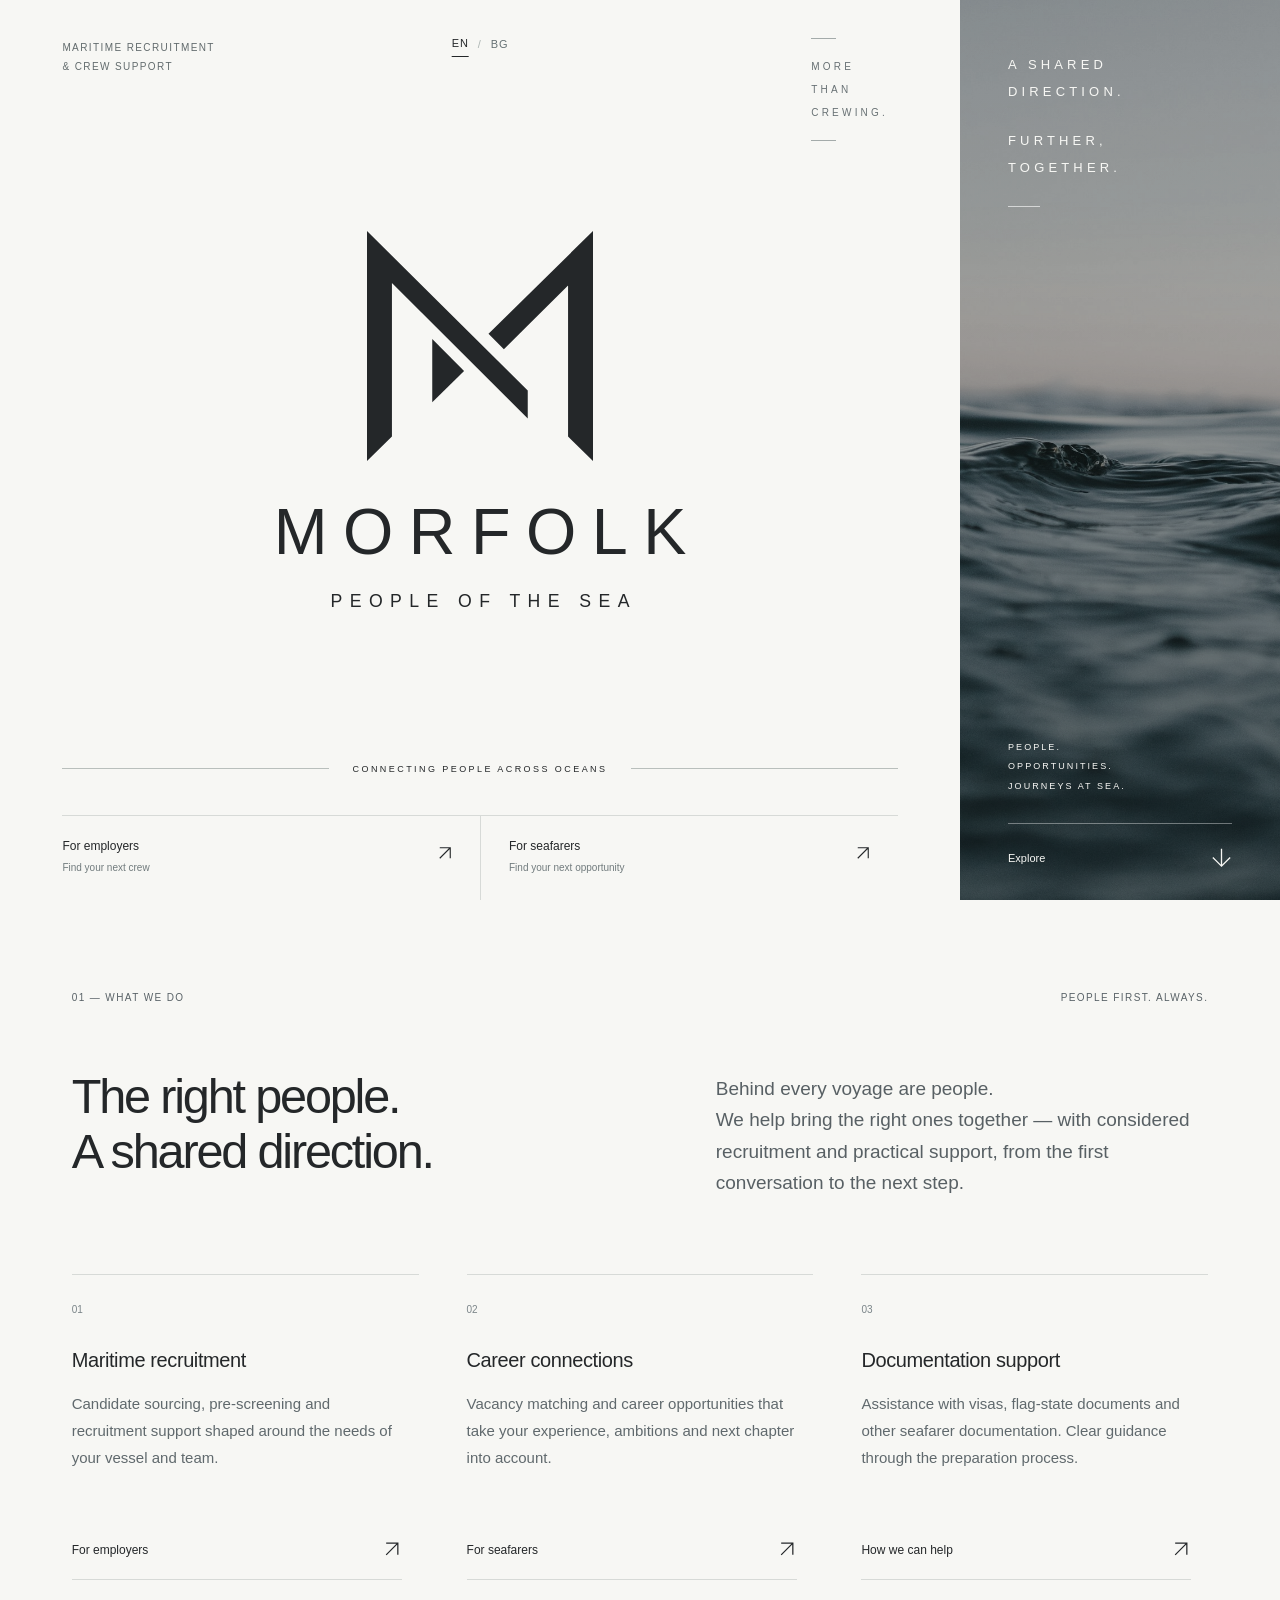
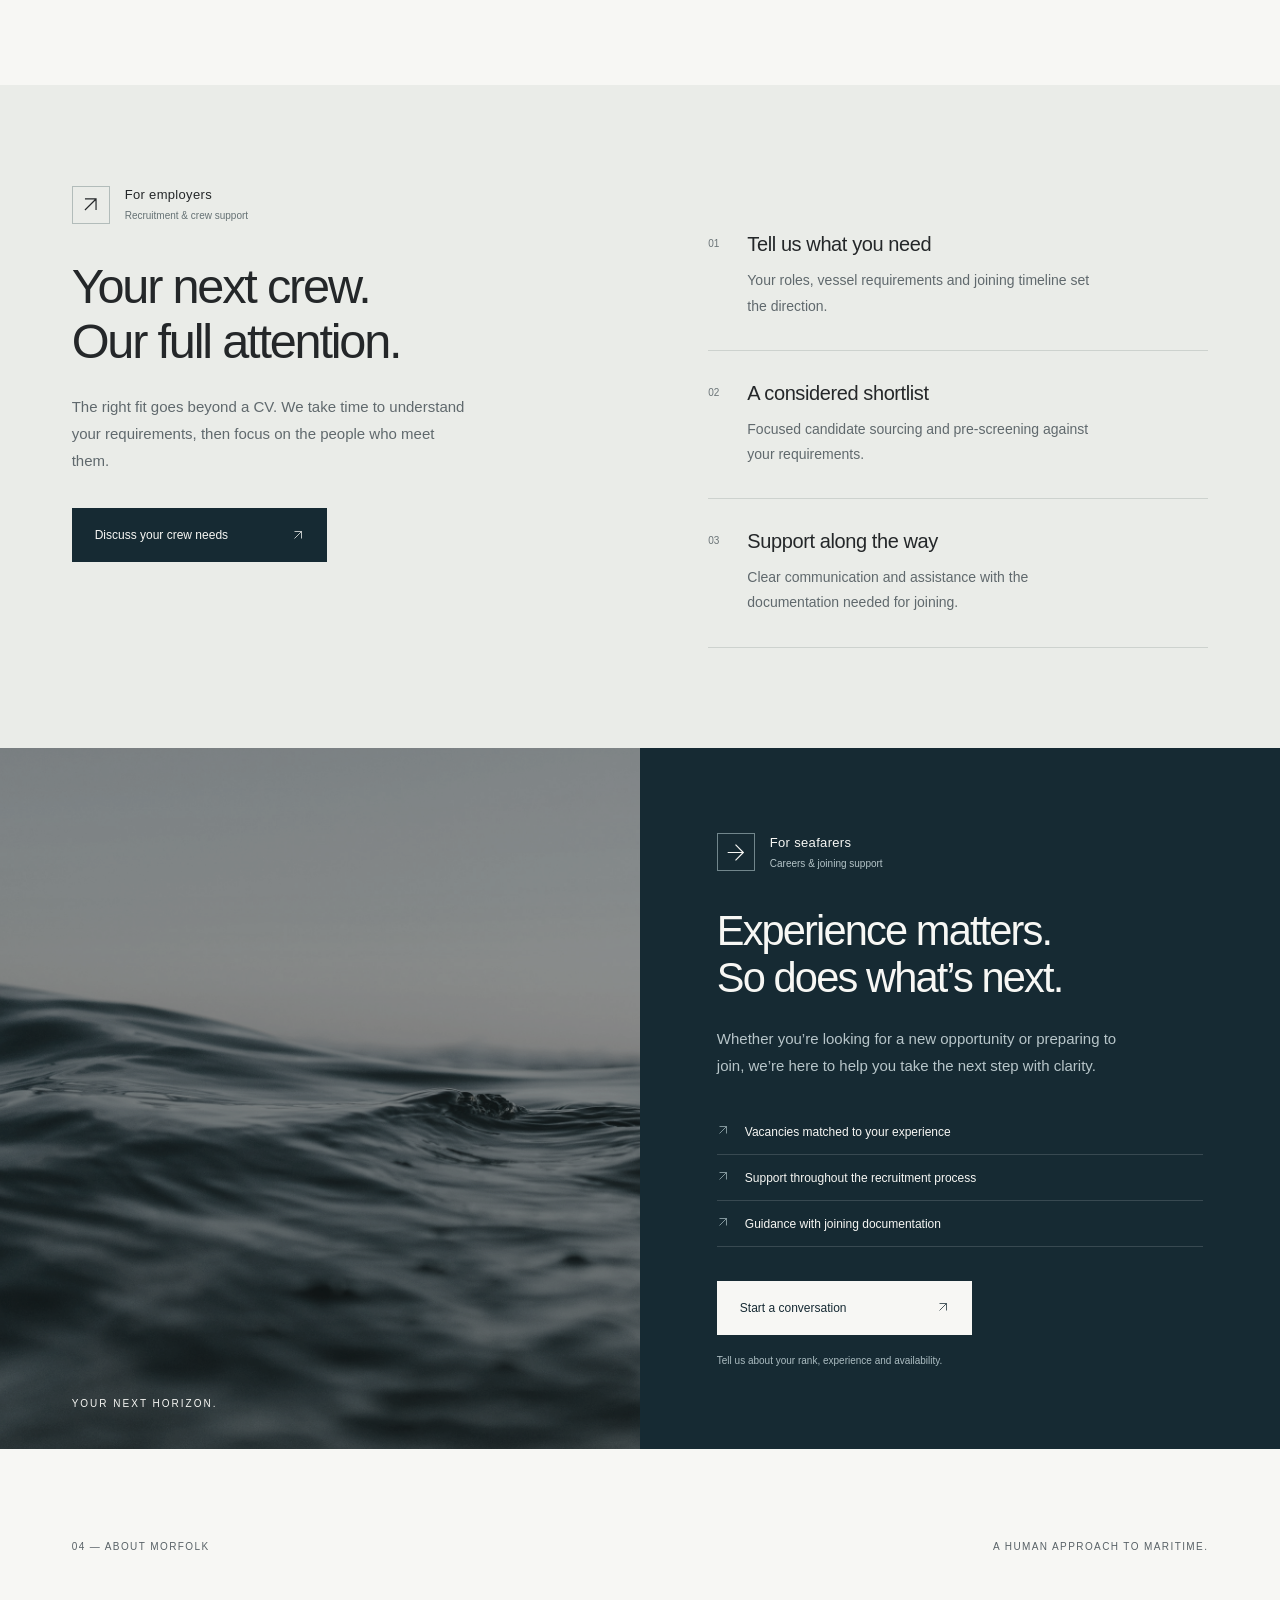
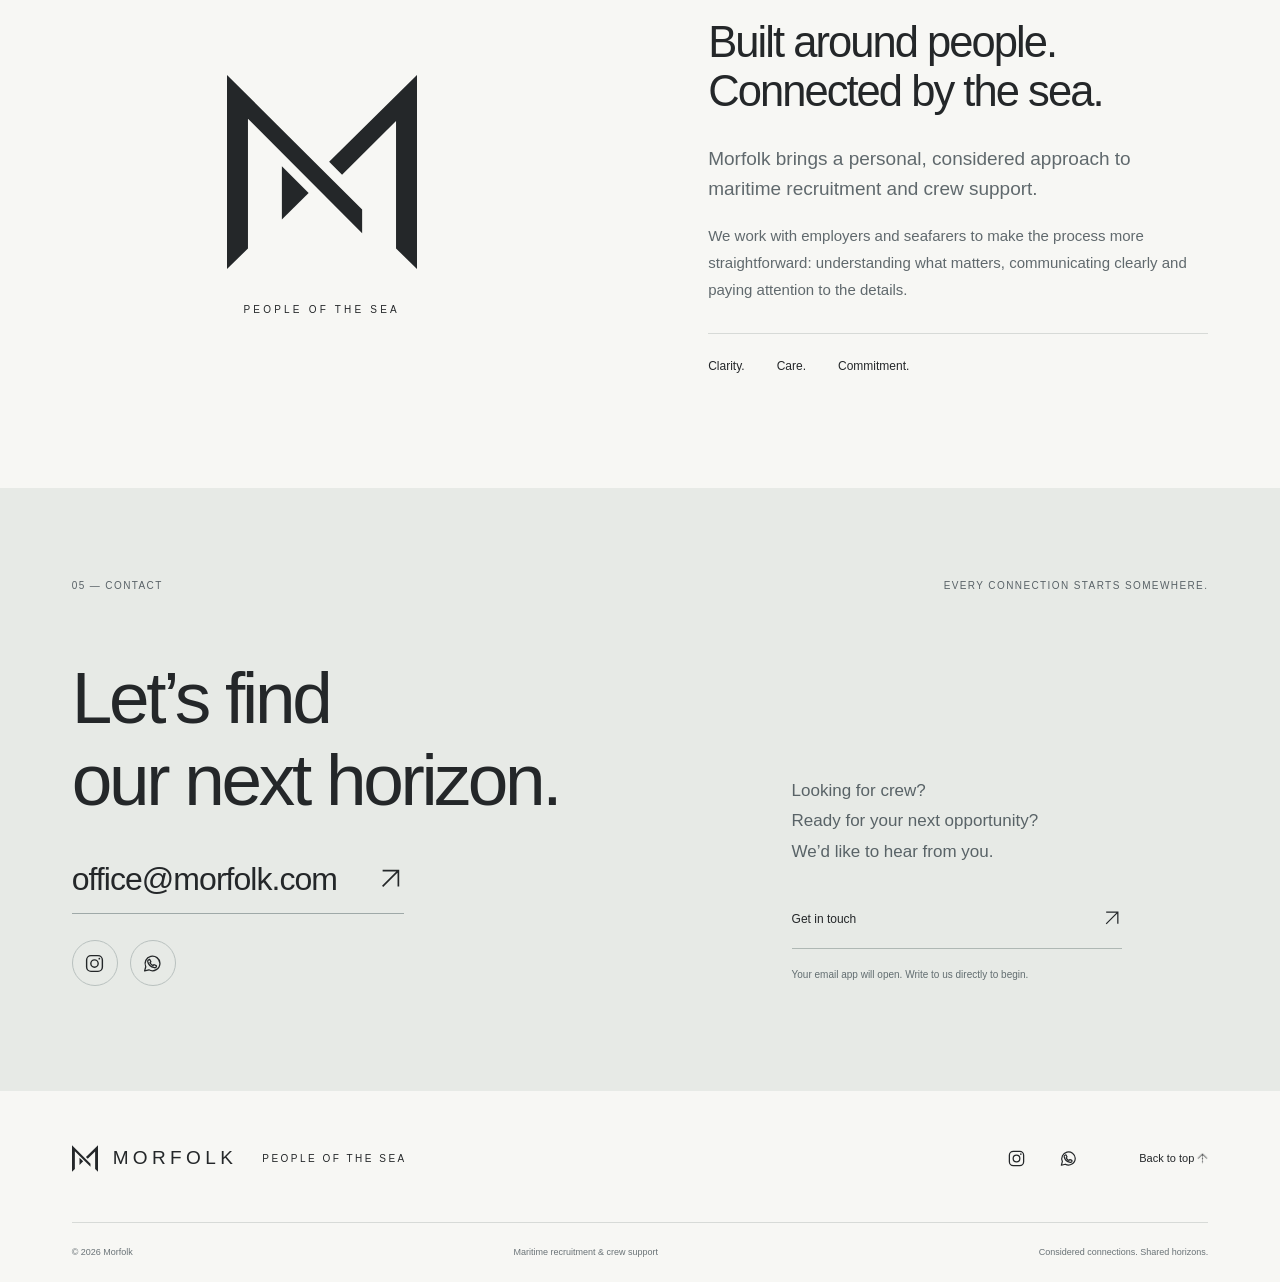
==== commit 9301bb8f: "Add Instagram and WhatsApp links to contact and footer" ====
--- a/index.html
+++ b/index.html
@@ -4,10 +4,13 @@
 <meta charset="utf-8"><meta name="viewport" content="width=device-width, initial-scale=1">
 <title>MORFOLK — Maritime Recruitment & Crew Support</title>
 <meta name="description" content="People of the sea. Morfolk connects maritime employers and seafarers through recruitment, career opportunities and practical documentation support.">
-<link rel="alternate" hreflang="en" href="index.html"><link rel="alternate" hreflang="bg" href="bg.html">
+<link rel="canonical" href="https://www.morfolk.com/">
+<link rel="alternate" hreflang="en" href="https://www.morfolk.com/"><link rel="alternate" hreflang="bg" href="https://www.morfolk.com/bg.html"><link rel="alternate" hreflang="x-default" href="https://www.morfolk.com/">
 <meta name="theme-color" content="#162A33">
-<meta property="og:type" content="website"><meta property="og:title" content="MORFOLK — People of the sea"><meta property="og:description" content="Maritime recruitment & crew support. The right people. A shared direction."><meta property="og:image" content="assets/social-card.png"><meta name="twitter:card" content="summary_large_image">
+<meta property="og:type" content="website"><meta property="og:title" content="MORFOLK — People of the sea"><meta property="og:description" content="Maritime recruitment & crew support. The right people. A shared direction."><meta property="og:image" content="https://www.morfolk.com/assets/social-card.png"><meta name="twitter:card" content="summary_large_image">
 <link rel="icon" type="image/svg+xml" href="assets/mark.svg"><link rel="stylesheet" href="styles.css"><link rel="preload" as="image" href="assets/ocean.jpg"><script src="script.js" defer></script>
+<meta property="og:url" content="https://www.morfolk.com/"><meta property="og:site_name" content="MORFOLK">
+<script type="application/ld+json">{"@context": "https://schema.org", "@graph": [{"@type": "WebSite", "@id": "https://www.morfolk.com/#website", "url": "https://www.morfolk.com/", "name": "MORFOLK", "alternateName": "Morfolk", "inLanguage": ["en", "bg"], "publisher": {"@id": "https://www.morfolk.com/#organization"}}, {"@type": "Organization", "@id": "https://www.morfolk.com/#organization", "name": "MORFOLK", "url": "https://www.morfolk.com/", "logo": "https://www.morfolk.com/assets/mark.svg", "email": "office@morfolk.com", "description": "Maritime Recruitment & Crew Support"}]}</script>
 </head>
 <body>
 <a class="skip" href="#main">Skip to content</a>
@@ -28,6 +31,6 @@
 <section class="section audience employers" id="employers"><div class="audience-heading reveal"><div class="audience-label"><span class="audience-symbol" aria-hidden="true"><i class="arrow arrow-ne" aria-hidden="true"></i></span><div><span>For employers</span><small>Recruitment & crew support</small></div></div><h2>Your next crew.<br>Our full attention.</h2><p>The right fit goes beyond a CV. We take time to understand your requirements, then focus on the people who meet them.</p><a class="button dark" href="mailto:office@morfolk.com?subject=Crew%20requirements">Discuss your crew needs <span><i class="arrow arrow-ne" aria-hidden="true"></i></span></a></div><div class="process reveal"><div><span>01</span><section><h3>Tell us what you need</h3><p>Your roles, vessel requirements and joining timeline set the direction.</p></section></div><div><span>02</span><section><h3>A considered shortlist</h3><p>Focused candidate sourcing and pre-screening against your requirements.</p></section></div><div><span>03</span><section><h3>Support along the way</h3><p>Clear communication and assistance with the documentation needed for joining.</p></section></div></div></section>
 <section class="seafarers" id="seafarers"><div class="sea-panel" aria-hidden="true"><img src="assets/ocean.jpg" alt="" loading="lazy"><span>YOUR NEXT HORIZON.</span></div><div class="seafarer-content reveal"><div class="audience-label"><span class="audience-symbol" aria-hidden="true"><i class="arrow arrow-right" aria-hidden="true"></i></span><div><span>For seafarers</span><small>Careers & joining support</small></div></div><h2>Experience matters.<br>So does what’s next.</h2><p>Whether you’re looking for a new opportunity or preparing to join, we’re here to help you take the next step with clarity.</p><ul class="simple-list"><li>Vacancies matched to your experience</li><li>Support throughout the recruitment process</li><li>Guidance with joining documentation</li></ul><a class="button light" href="mailto:office@morfolk.com?subject=Seafarer%20career%20enquiry">Start a conversation <span><i class="arrow arrow-ne" aria-hidden="true"></i></span></a><small>Tell us about your rank, experience and availability.</small></div></section>
 <section class="section about" id="about"><div class="section-label"><span>04 — About Morfolk</span><span>A human approach to maritime.</span></div><div class="about-grid"><div class="brand-art reveal"><img src="assets/mark.svg" width="245" height="250" alt="Morfolk geometric M emblem"><span>PEOPLE OF THE SEA</span></div><div class="reveal"><h2>Built around people.<br>Connected by the sea.</h2><p class="lead">Morfolk brings a personal, considered approach to maritime recruitment and crew support.</p><p>We work with employers and seafarers to make the process more straightforward: understanding what matters, communicating clearly and paying attention to the details.</p><div class="values"><span>Clarity.</span><span>Care.</span><span>Commitment.</span></div></div></div></section>
-<section class="section contact" id="contact"><div class="section-label"><span>05 — Contact</span><span>Every connection starts somewhere.</span></div><div class="contact-grid reveal"><div><h2>Let’s find<br>our next horizon.</h2><a class="email" href="mailto:office@morfolk.com">office@morfolk.com <span><i class="arrow arrow-ne" aria-hidden="true"></i></span></a></div><div class="contact-note"><p>Looking for crew?<br>Ready for your next opportunity?<br>We’d like to hear from you.</p><a class="text-link" href="mailto:office@morfolk.com">Get in touch <span><i class="arrow arrow-ne" aria-hidden="true"></i></span></a><small>Your email app will open. Write to us directly to begin.</small></div></div></section>
-</main><footer class="footer"><div class="footer-top"><a class="brand" href="#home"><img src="assets/mark.svg" width="26" height="27" alt=""><span>MORFOLK</span></a><span class="footer-tag">PEOPLE OF THE SEA</span><a href="#home">Back to top <i class="arrow arrow-up" aria-hidden="true"></i></a></div><div class="footer-bottom"><span>© <span id="year">2026</span> Morfolk</span><span>Maritime recruitment & crew support</span><span>Considered connections. Shared horizons.</span></div></footer>
+<section class="section contact" id="contact"><div class="section-label"><span>05 — Contact</span><span>Every connection starts somewhere.</span></div><div class="contact-grid reveal"><div><h2>Let’s find<br>our next horizon.</h2><a class="email" href="mailto:office@morfolk.com">office@morfolk.com <span><i class="arrow arrow-ne" aria-hidden="true"></i></span></a><div class="social-links" aria-label="Social media"><a href="https://www.instagram.com/morfolk_com/" target="_blank" rel="noopener noreferrer" aria-label="MORFOLK on Instagram" title="Instagram"><svg viewBox="0 0 24 24" fill="none" stroke="currentColor" stroke-width="1.6" aria-hidden="true"><rect x="3" y="3" width="18" height="18" rx="5"/><circle cx="12" cy="12" r="4.2"/><circle cx="17.5" cy="6.5" r="1" fill="currentColor" stroke="none"/></svg></a><a href="https://wa.me/359895255242" target="_blank" rel="noopener noreferrer" aria-label="Chat with MORFOLK on WhatsApp" title="WhatsApp"><svg viewBox="0 0 24 24" fill="none" stroke="currentColor" stroke-width="1.5" stroke-linecap="round" stroke-linejoin="round" aria-hidden="true"><path d="M20.5 11.7a8.5 8.5 0 0 1-12.6 7.5L3 20.5l1.3-4.8a8.5 8.5 0 1 1 16.2-4Z"/><path d="M8 7.5c.4-.3.8-.2 1 .2l1 2c.2.3.1.5-.2.8l-.7.7c.8 1.5 1.8 2.5 3.5 3.3l.8-1c.2-.2.5-.3.8-.1l2 1c.3.2.4.5.3.9-.3 1.1-1.2 1.7-2.3 1.5-3.9-.7-7.1-3.8-7.7-7.2-.1-.8.6-1.7 1.5-2.1Z"/></svg></a></div></div><div class="contact-note"><p>Looking for crew?<br>Ready for your next opportunity?<br>We’d like to hear from you.</p><a class="text-link" href="mailto:office@morfolk.com">Get in touch <span><i class="arrow arrow-ne" aria-hidden="true"></i></span></a><small>Your email app will open. Write to us directly to begin.</small></div></div></section>
+</main><footer class="footer"><div class="footer-top"><a class="brand" href="#home"><img src="assets/mark.svg" width="26" height="27" alt=""><span>MORFOLK</span></a><span class="footer-tag">PEOPLE OF THE SEA</span><div class="social-links" aria-label="Social media"><a href="https://www.instagram.com/morfolk_com/" target="_blank" rel="noopener noreferrer" aria-label="MORFOLK on Instagram" title="Instagram"><svg viewBox="0 0 24 24" fill="none" stroke="currentColor" stroke-width="1.6" aria-hidden="true"><rect x="3" y="3" width="18" height="18" rx="5"/><circle cx="12" cy="12" r="4.2"/><circle cx="17.5" cy="6.5" r="1" fill="currentColor" stroke="none"/></svg></a><a href="https://wa.me/359895255242" target="_blank" rel="noopener noreferrer" aria-label="Chat with MORFOLK on WhatsApp" title="WhatsApp"><svg viewBox="0 0 24 24" fill="none" stroke="currentColor" stroke-width="1.5" stroke-linecap="round" stroke-linejoin="round" aria-hidden="true"><path d="M20.5 11.7a8.5 8.5 0 0 1-12.6 7.5L3 20.5l1.3-4.8a8.5 8.5 0 1 1 16.2-4Z"/><path d="M8 7.5c.4-.3.8-.2 1 .2l1 2c.2.3.1.5-.2.8l-.7.7c.8 1.5 1.8 2.5 3.5 3.3l.8-1c.2-.2.5-.3.8-.1l2 1c.3.2.4.5.3.9-.3 1.1-1.2 1.7-2.3 1.5-3.9-.7-7.1-3.8-7.7-7.2-.1-.8.6-1.7 1.5-2.1Z"/></svg></a></div><a href="#home">Back to top <i class="arrow arrow-up" aria-hidden="true"></i></a></div><div class="footer-bottom"><span>© <span id="year">2026</span> Morfolk</span><span>Maritime recruitment & crew support</span><span>Considered connections. Shared horizons.</span></div></footer>
 </body></html>
--- a/styles.css
+++ b/styles.css
@@ -52,3 +52,5 @@
 .arrow{display:inline-block;width:1em;height:1em;min-width:1em;background:currentColor;vertical-align:-.12em;mask:url("data:image/svg+xml,%3Csvg xmlns='http://www.w3.org/2000/svg' viewBox='0 0 24 24'%3E%3Cpath d='M5 19L19 5M5 5h14v14' fill='none' stroke='black' stroke-width='1.5'/%3E%3C/svg%3E") center/contain no-repeat;-webkit-mask:url("data:image/svg+xml,%3Csvg xmlns='http://www.w3.org/2000/svg' viewBox='0 0 24 24'%3E%3Cpath d='M5 19L19 5M5 5h14v14' fill='none' stroke='black' stroke-width='1.5'/%3E%3C/svg%3E") center/contain no-repeat}
 .arrow-down{transform:rotate(135deg)}.arrow-up{transform:rotate(-45deg)}.arrow-right{transform:rotate(45deg)}
 .menu-toggle{color:var(--ink);appearance:none;-webkit-appearance:none}
+
+.social-links{display:flex;align-items:center;gap:12px;margin-top:26px}.social-links a{width:46px;height:46px;border:1px solid #b9c1bf;border-radius:50%;display:grid;place-items:center;color:var(--ink);transition:background .2s,color .2s,border-color .2s}.social-links svg{width:21px;height:21px}.social-links a:hover{background:var(--ocean);border-color:var(--ocean);color:var(--paper)}.social-links a:focus-visible{outline:2px solid var(--ocean);outline-offset:4px}.footer-top .social-links{margin-top:0;margin-left:auto;gap:8px}.footer-top .social-links a{border-color:transparent;width:44px;height:44px}.footer-top .social-links svg{width:19px;height:19px}.footer-top>a:last-child{margin-left:24px}@media(max-width:700px){.footer-top{gap:12px}.footer-top .social-links{margin-left:auto}.footer-top>a:last-child{width:100%;margin:12px 0 0}.social-links{margin-top:24px}}
